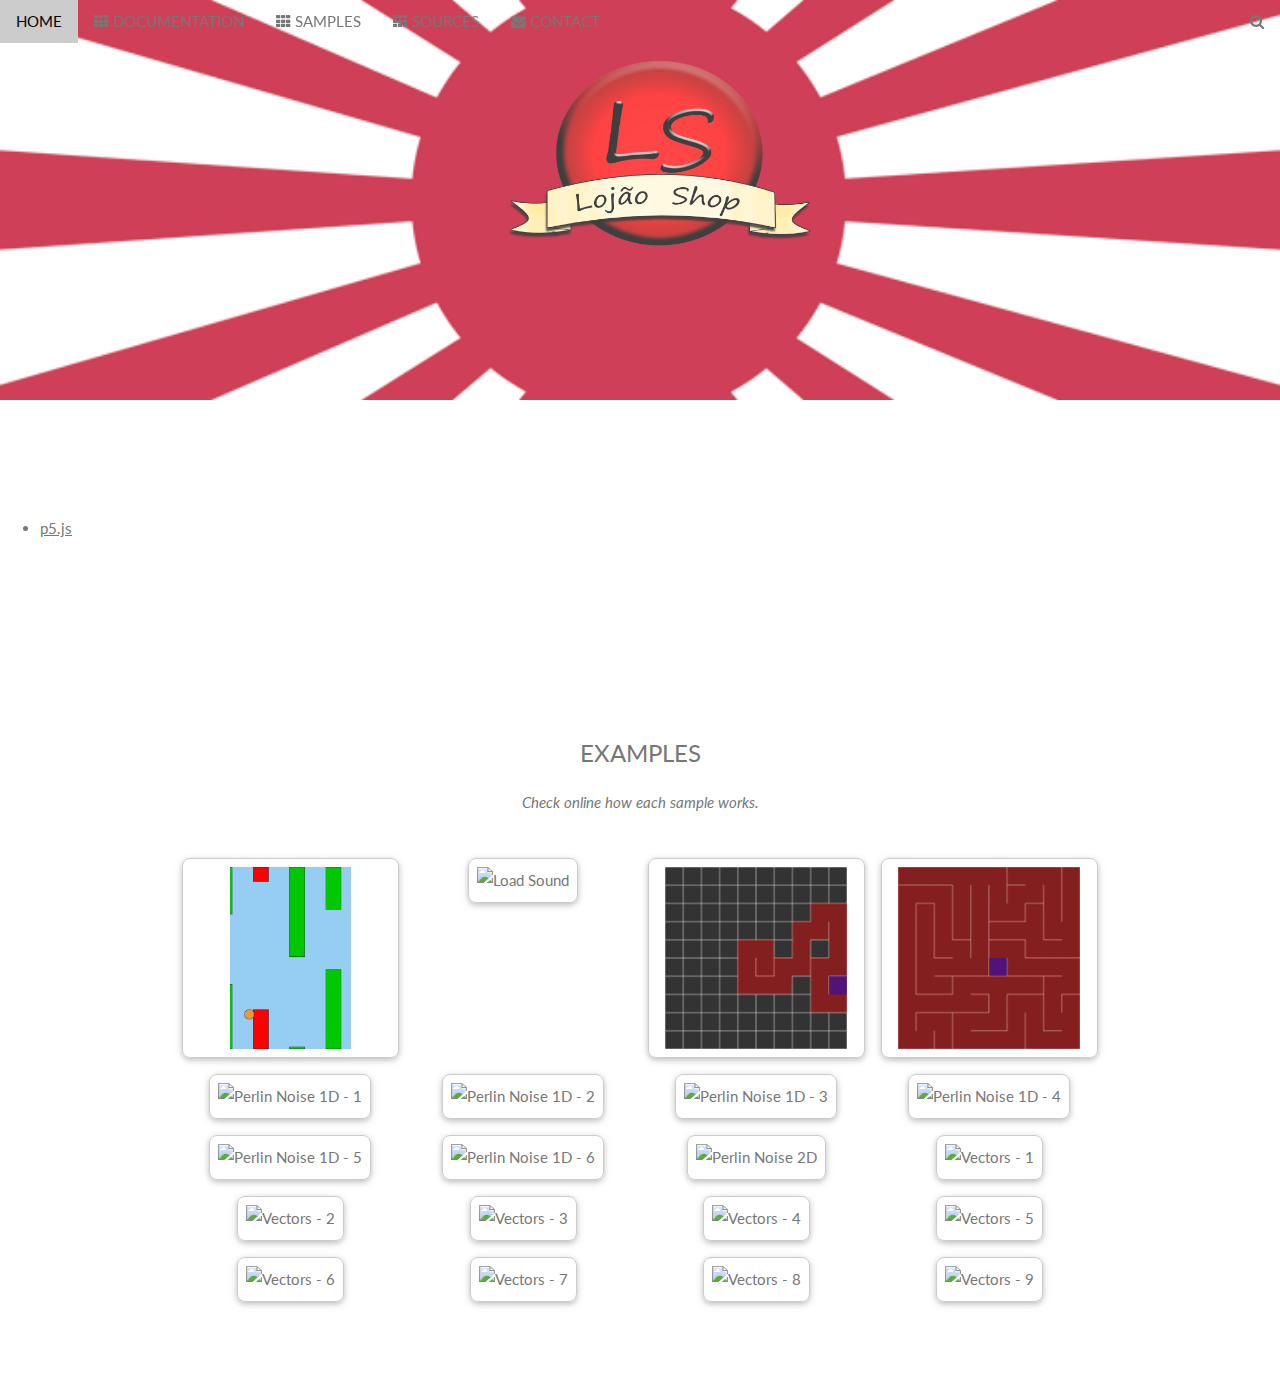
==== index.html @ c7d1fe87 "Update." ====
<!DOCTYPE html>
<html lang="en">
    <head>
        <meta charset="UTF-8">
        <meta name="viewport" content="width=device-width, initial-scale=1.0">
        
        <link rel="stylesheet" href="https://www.w3schools.com/w3css/4/w3.css">
        <link rel="stylesheet" href="https://fonts.googleapis.com/css?family=Lato">
        <link rel="stylesheet" href="https://cdnjs.cloudflare.com/ajax/libs/font-awesome/4.7.0/css/font-awesome.min.css">
        <link rel="stylesheet" href="index.css">
        
        <title>P5</title>
    </head>
    <body>
        <!-- Navbar (sit on top) -->
        <div class="w3-top">
            <div class="w3-bar" id="myNavbar">
                <a class="w3-bar-item w3-button w3-hover-black w3-hide-medium w3-hide-large w3-right"
                    href="javascript:void(0);" onclick="toggleFunction()" title="Toggle Navigation Menu">
                    <i class="fa fa-bars"></i>
                </a>
                <a href="#home" class="w3-bar-item w3-button">HOME</a>
                <!--<a href="#about" class="w3-bar-item w3-button w3-hide-small"><i class="fa fa-user"></i> SOBRE</a>-->
                <a href="#documentation" class="w3-bar-item w3-button w3-hide-small"><i class="fa fa-th"></i> DOCUMENTATION</a>
                <a href="#examples" class="w3-bar-item w3-button w3-hide-small"><i class="fa fa-th"></i> SAMPLES</a>
                <a href="https://github.com/douglasdl/P5" class="w3-bar-item w3-button w3-hide-small"><i class="fa fa-th"></i> SOURCES</a>
                <a href="https://github.com/douglasdl" class="w3-bar-item w3-button w3-hide-small"><i class="fa fa-envelope"></i> CONTACT</a>
                <a href="#" class="w3-bar-item w3-button w3-hide-small w3-right w3-hover-red">
                    <i class="fa fa-search"></i>
                </a>
            </div>

            <!-- Navbar on small screens -->
            <div id="navDemo" class="w3-bar-block w3-white w3-hide w3-hide-large w3-hide-medium">
                <!--<a href="#about" class="w3-bar-item w3-button" onclick="toggleFunction()">SOBRE</a>-->
                <a href="#documentation" class="w3-bar-item w3-button" onclick="toggleFunction()">DOCUMENTATION</a>
                <a href="#examples" class="w3-bar-item w3-button" onclick="toggleFunction()">SAMPLES</a>
                <a href="https://github.com/douglasdl/P5" class="w3-bar-item w3-button" onclick="toggleFunction()">SOURCES</a>
                <a href="https://github.com/douglasdl" class="w3-bar-item w3-button" onclick="toggleFunction()">CONTACT</a>
                <a href="#" class="w3-bar-item w3-button">SEARCH</a>
            </div>
        </div>

        <!-- First Parallax Image with Logo Text -->
        <div class="bgimg-1 w3-display-container w3-opacity-min" id="documentation">
            <div class="w3-display-middle" style="white-space:nowrap;">
                <span class="w3-center w3-padding-large w3-xlarge w3-wide w3-animate-opacity">
                    <img src="images/logo.png" class="logo">
                </span>
            </div>
        </div>

        <!-- Second Parallax Image with Portfolio Text -->
        <div class="bgimg-mli34 w3-display-container w3-opacity-min">
            <div class="w3-display-middle">
                <span class="w3-xxlarge w3-text-white w3-wide">DOCUMENTATION</span>
            </div>
        </div>

        <ul>
            <li><a href="https://p5js.org/reference/" target="_blank">p5.js</a></li>
        </ul>

        <!-- Second Parallax Image with Examples Text -->
        <div class="bgimg-mli34 w3-display-container w3-opacity-min">
            <div class="w3-display-middle">
                <span class="w3-xxlarge w3-text-white w3-wide">EXAMPLES</span>
            </div>
        </div>

        <!-- Container (Samples Section) -->
        <div class="w3-content w3-container w3-padding-64" id="examples">
            <h3 class="w3-center">EXAMPLES</h3>
            <p class="w3-center"><em>Check online how each sample works.</em></p><br>

            <!-- Responsive Grid. Four columns on tablets, laptops and desktops. Will stack on mobile devices/small screens (100% width) -->
            <div class="w3-row-padding w3-center">
                <div class="w3-col m3 w3-tooltip">
                    <img src="images/FlappyBird.png" style="width:100%" class="w3-hover-opacity w3-border w3-round-large w3-card products-images" alt="Flappy Bird">
                    <p class="w3-text"><a target="_blank" href='https://douglasdl.github.io/P5/Flappy%20Bird/'>Check this sample...</a></p>
                </div>

                <div class="w3-col m3 w3-tooltip">
                    <img src="images/a.jpg" style="width:100%" onclick="onClick(this)" class="w3-hover-opacity w3-border w3-round-large w3-card products-images "alt="Load Sound">
                    <p class="w3-text"><a target="_blank" href='https://douglasdl.github.io/P5/loadSound/'>Check this sample...</a></p>
                </div>

                <div class="w3-col m3 w3-tooltip">
                    <img src="images/MazeGenerator.png" style="width:100%" onclick="onClick(this)" class="w3-hover-opacity w3-border w3-round-large w3-card products-images " alt="Maze Generator">
                    <p class="w3-text"><a target="_blank" href='https://douglasdl.github.io/P5/Maze%20Generator/'>Check this sample...</a></p>
                </div>

                <div class="w3-col m3 w3-tooltip">
                    <img src="images/MazeGenerator2.png" style="width:100%" onclick="onClick(this)" class="w3-hover-opacity w3-border w3-round-large w3-card products-images "
                        alt="Maze Generator 2">
                    <p class="w3-text"><a target="_blank" href='https://douglasdl.github.io/P5/Maze%20Generator2/'>Check this sample...</a></p>
                </div>
            </div>

            <div class="w3-row-padding w3-center w3-section">
                <div class="w3-col m3 w3-tooltip">
                    <img src="images/a.jpg" style="width:100%" onclick="onClick(this)" class="w3-hover-opacity w3-border w3-round-large w3-card products-images "
                        alt="Perlin Noise 1D - 1">
                    <p class="w3-text"><a target="_blank" href='https://douglasdl.github.io/P5/perlinNoise1D/'>Check this sample...</a></p>
                </div>

                <div class="w3-col m3 w3-tooltip">
                    <img src="images/a.png" style="width:100%" onclick="onClick(this)" class="w3-hover-opacity w3-border w3-round-large w3-card products-images "
                        alt="Perlin Noise 1D - 2">
                    <p class="w3-text"><a target="_blank" href='https://douglasdl.github.io/P5/perlinNoise1D2/'>Check this sample...</a></p>
                </div>

                <div class="w3-col m3 w3-tooltip">
                    <img src="images/p7.jpg" style="width:100%" onclick="onClick(this)" class="w3-hover-opacity w3-border w3-round-large w3-card products-images "
                        alt="Perlin Noise 1D - 3">
                    <p class="w3-text"><a target="_blank" href='https://douglasdl.github.io/P5/perlinNoise1D3/'>Check this sample...</a></p>
                </div>

                <div class="w3-col m3 w3-tooltip">
                    <img src="images/p8.jpg" style="width:100%" onclick="onClick(this)" class="w3-hover-opacity w3-border w3-round-large w3-card products-images "
                        alt="Perlin Noise 1D - 4">
                    <p class="w3-text"><a target="_blank" href='https://douglasdl.github.io/P5/perlinNoise1D4/'>Check this sample...</a></p>
                </div>
            </div>

            <div class="w3-row-padding w3-center w3-section">   
                <div class="w3-col m3 w3-tooltip">
                    <img src="images/p8.jpg" style="width:100%" onclick="onClick(this)" class="w3-hover-opacity w3-border w3-round-large w3-card products-images "
                        alt="Perlin Noise 1D - 5">
                    <p class="w3-text"><a target="_blank" href='https://douglasdl.github.io/P5/perlinNoise1D5/'>Check this sample...</a></p>
                </div>

                <div class="w3-col m3 w3-tooltip">
                    <img src="images/p8.jpg" style="width:100%" onclick="onClick(this)" class="w3-hover-opacity w3-border w3-round-large w3-card products-images "
                        alt="Perlin Noise 1D - 6">
                    <p class="w3-text"><a target="_blank" href='https://douglasdl.github.io/P5/perlinNoise1D6/'>Check this sample...</a></p>
                </div>

                <div class="w3-col m3 w3-tooltip">
                    <img src="images/p8.jpg" style="width:100%" onclick="onClick(this)" class="w3-hover-opacity w3-border w3-round-large w3-card products-images "
                        alt="Perlin Noise 2D">
                    <p class="w3-text"><a target="_blank" href='https://douglasdl.github.io/P5/perlinNoise2D/'>Check this sample...</a></p>
                </div>

                <div class="w3-col m3 w3-tooltip">
                    <img src="images/p8.jpg" style="width:100%" onclick="onClick(this)" class="w3-hover-opacity w3-border w3-round-large w3-card products-images "
                        alt="Vectors - 1">
                    <p class="w3-text"><a target="_blank" href='https://douglasdl.github.io/P5/vectors/'>Check this sample...</a></p>
                </div>
            </div>

            <div class="w3-row-padding w3-center w3-section">   
                <div class="w3-col m3 w3-tooltip">
                    <img src="images/p8.jpg" style="width:100%" onclick="onClick(this)" class="w3-hover-opacity w3-border w3-round-large w3-card products-images "
                        alt="Vectors - 2">
                    <p class="w3-text"><a target="_blank" href='https://douglasdl.github.io/P5/vectors2/'>Check this sample...</a></p>
                </div>

                <div class="w3-col m3 w3-tooltip">
                    <img src="images/p8.jpg" style="width:100%" onclick="onClick(this)" class="w3-hover-opacity w3-border w3-round-large w3-card products-images "
                        alt="Vectors - 3">
                    <p class="w3-text"><a target="_blank" href='https://douglasdl.github.io/P5/vectors3/'>Check this sample...</a></p>
                </div>

                <div class="w3-col m3 w3-tooltip">
                    <img src="images/p8.jpg" style="width:100%" onclick="onClick(this)" class="w3-hover-opacity w3-border w3-round-large w3-card products-images "
                        alt="Vectors - 4">
                    <p class="w3-text"><a target="_blank" href='https://douglasdl.github.io/P5/vectors4/'>Check this sample...</a></p>
                </div>

                <div class="w3-col m3 w3-tooltip">
                    <img src="images/p8.jpg" style="width:100%" onclick="onClick(this)" class="w3-hover-opacity w3-border w3-round-large w3-card products-images "
                        alt="Vectors - 5">
                    <p class="w3-text"><a target="_blank" href='https://douglasdl.github.io/P5/vectors5/'>Check this sample...</a></p>
                </div>
            </div>

            <div class="w3-row-padding w3-center w3-section">   
                <div class="w3-col m3 w3-tooltip">
                    <img src="images/p8.jpg" style="width:100%" onclick="onClick(this)" class="w3-hover-opacity w3-border w3-round-large w3-card products-images "
                        alt="Vectors - 6">
                    <p class="w3-text"><a target="_blank" href='https://douglasdl.github.io/P5/vectors6/'>Check this sample...</a></p>
                </div>

                <div class="w3-col m3 w3-tooltip">
                    <img src="images/p8.jpg" style="width:100%" onclick="onClick(this)" class="w3-hover-opacity w3-border w3-round-large w3-card products-images "
                        alt="Vectors - 7">
                    <p class="w3-text"><a target="_blank" href='https://douglasdl.github.io/P5/vectors7/'>Check this sample...</a></p>
                </div>

                <div class="w3-col m3 w3-tooltip">
                    <img src="images/p8.jpg" style="width:100%" onclick="onClick(this)" class="w3-hover-opacity w3-border w3-round-large w3-card products-images "
                        alt="Vectors - 8">
                    <p class="w3-text"><a target="_blank" href='https://douglasdl.github.io/P5/vectors8/'>Check this sample...</a></p>
                </div>

                <div class="w3-col m3 w3-tooltip">
                    <img src="images/p8.jpg" style="width:100%" onclick="onClick(this)" class="w3-hover-opacity w3-border w3-round-large w3-card products-images "
                        alt="Vectors - 9">
                    <p class="w3-text"><a target="_blank" href='https://douglasdl.github.io/P5/vectors9/'>Check this sample...</a></p>
                </div>
            </div>
        </div>

        <script src="index.js"></script>
    </body>
</html>
---- index.css ----
body,h1,h2,h3,h4,h5,h6 {font-family: "Lato", sans-serif;}
body, html {
  height: 100%;
  color: #777;
  line-height: 1.8;
}

.products-images {
  padding:8px;
  width: 200px;
  height: 200px;
  object-fit: contain;
}

.icon-effect {
  filter: blur(0.1px);
  border-radius: 10px;
  height: 60%;
  width: 60%;
  margin: -10px;
}

/* Create a Parallax Effect */
.bgimg-1, .bgimg-2, .bgimg-3 {
  background-attachment: fixed;
  background-position: center;
  background-repeat: no-repeat;
  background-size: cover;
}

/* First image (Logo. Full height) */
.bgimg-1 {
  background-image: url('/images/fundo2.png');
  min-height: 100%;
}

/* MELI34 image (Products) */
.bgimg-mli34 {
  background-image: url("/images/MELI34.png");
  min-height: 100px;
}

.logo {
  height: 300pt;
  width: 100%;
}

/* Second image (Portfolio) */
.bgimg-2 {
  background-image: url("/images/parallax2.jpg");
  min-height: 400px;
}

/* Third image (Contact) */
.bgimg-3 {
  background-image: url("/images/parallax3.jpg");
  min-height: 400px;
}

.w3-wide {letter-spacing: 10px;}
.w3-hover-opacity {cursor: pointer;}

/* Turn off parallax scrolling for tablets and phones */
@media only screen and (max-device-width: 1600px) {
  .bgimg-1, .bgimg-2, .bgimg-3 {
    background-attachment: scroll;
    min-height: 400px;
  }
}
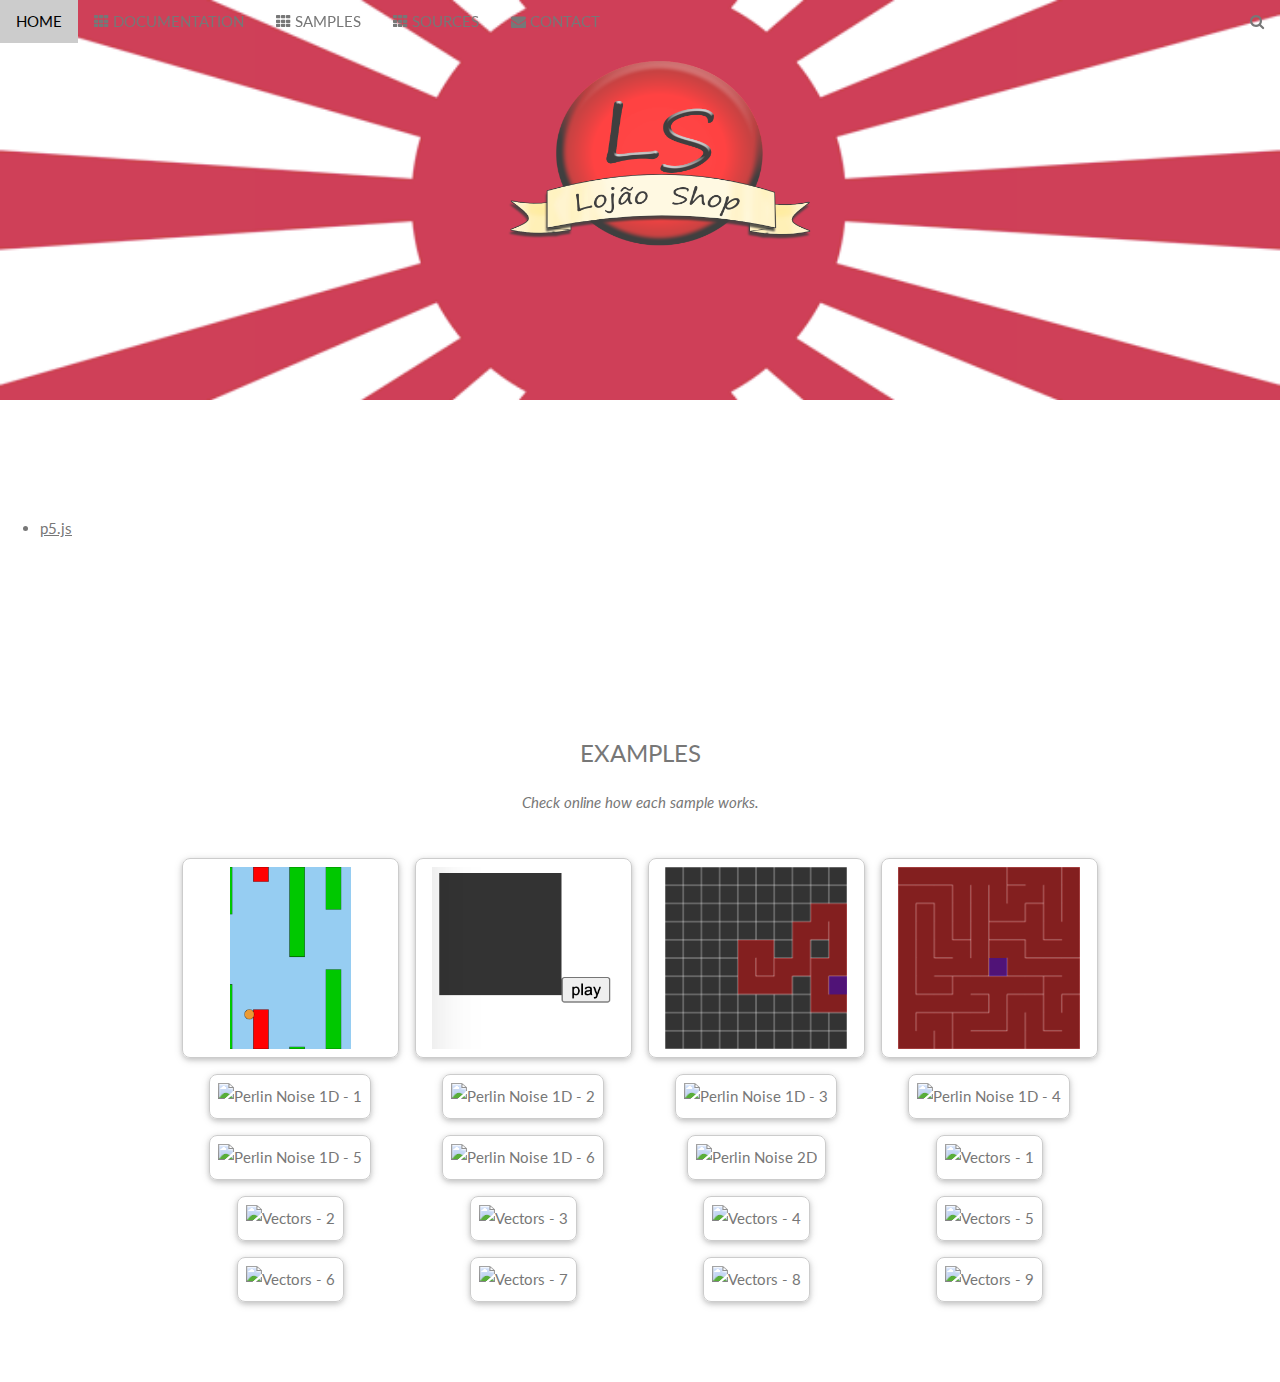
==== commit 53fd4bea: "Update." ====
--- a/index.html
+++ b/index.html
@@ -81,7 +81,7 @@
                 </div>
 
                 <div class="w3-col m3 w3-tooltip">
-                    <img src="images/a.jpg" style="width:100%" onclick="onClick(this)" class="w3-hover-opacity w3-border w3-round-large w3-card products-images "alt="Load Sound">
+                    <img src="images/LoadSound.png" style="width:100%" onclick="onClick(this)" class="w3-hover-opacity w3-border w3-round-large w3-card products-images "alt="Load Sound">
                     <p class="w3-text"><a target="_blank" href='https://douglasdl.github.io/P5/loadSound/'>Check this sample...</a></p>
                 </div>
 
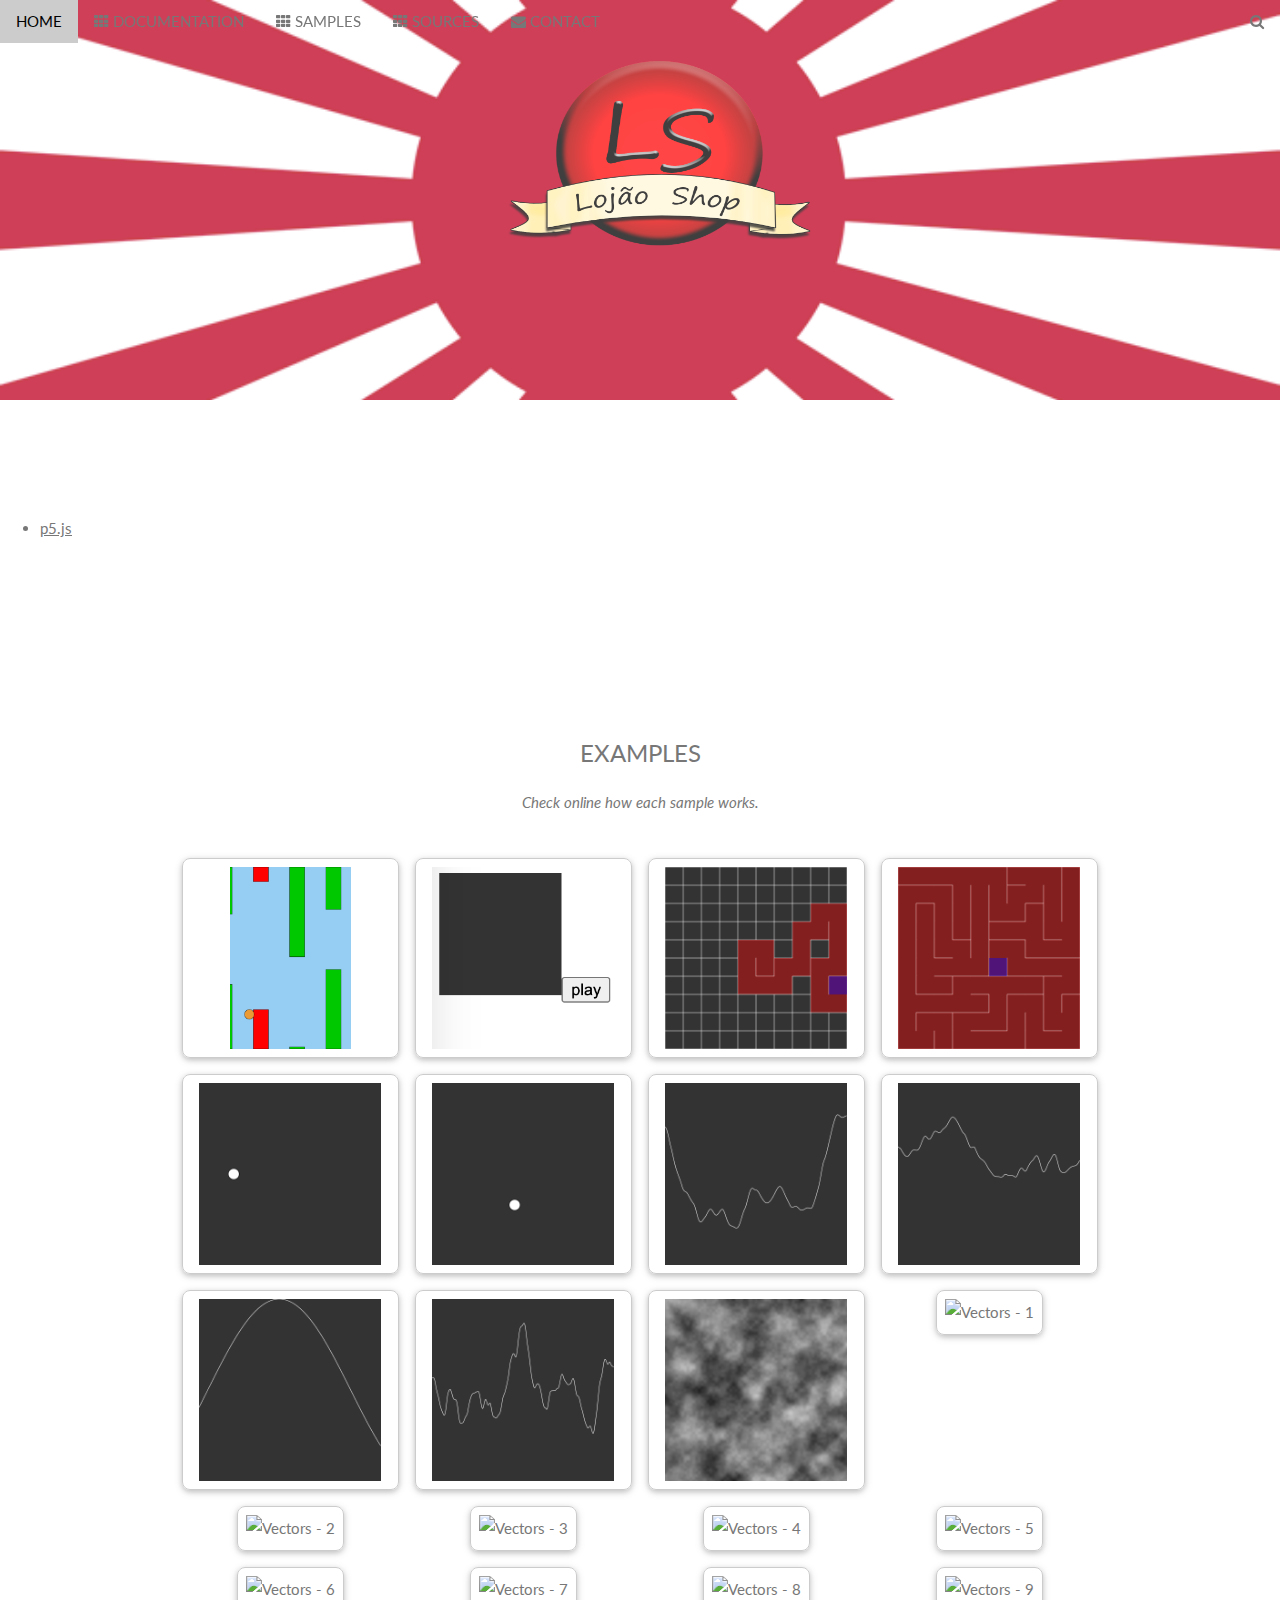
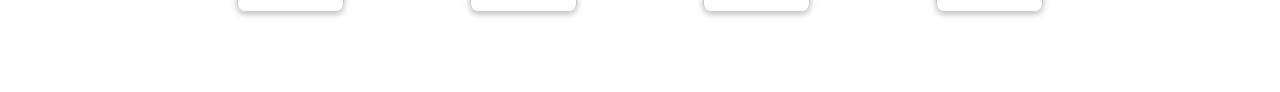
==== commit 19f7039d: "Update." ====
--- a/index.html
+++ b/index.html
@@ -99,25 +99,25 @@
 
             <div class="w3-row-padding w3-center w3-section">
                 <div class="w3-col m3 w3-tooltip">
-                    <img src="images/a.jpg" style="width:100%" onclick="onClick(this)" class="w3-hover-opacity w3-border w3-round-large w3-card products-images "
+                    <img src="images/PerlinNoise1D.png" style="width:100%" onclick="onClick(this)" class="w3-hover-opacity w3-border w3-round-large w3-card products-images "
                         alt="Perlin Noise 1D - 1">
                     <p class="w3-text"><a target="_blank" href='https://douglasdl.github.io/P5/perlinNoise1D/'>Check this sample...</a></p>
                 </div>
 
                 <div class="w3-col m3 w3-tooltip">
-                    <img src="images/a.png" style="width:100%" onclick="onClick(this)" class="w3-hover-opacity w3-border w3-round-large w3-card products-images "
+                    <img src="images/PerlinNoise1D2.png" style="width:100%" onclick="onClick(this)" class="w3-hover-opacity w3-border w3-round-large w3-card products-images "
                         alt="Perlin Noise 1D - 2">
                     <p class="w3-text"><a target="_blank" href='https://douglasdl.github.io/P5/perlinNoise1D2/'>Check this sample...</a></p>
                 </div>
 
                 <div class="w3-col m3 w3-tooltip">
-                    <img src="images/p7.jpg" style="width:100%" onclick="onClick(this)" class="w3-hover-opacity w3-border w3-round-large w3-card products-images "
+                    <img src="images/PerlinNoise1D3.png" style="width:100%" onclick="onClick(this)" class="w3-hover-opacity w3-border w3-round-large w3-card products-images "
                         alt="Perlin Noise 1D - 3">
                     <p class="w3-text"><a target="_blank" href='https://douglasdl.github.io/P5/perlinNoise1D3/'>Check this sample...</a></p>
                 </div>
 
                 <div class="w3-col m3 w3-tooltip">
-                    <img src="images/p8.jpg" style="width:100%" onclick="onClick(this)" class="w3-hover-opacity w3-border w3-round-large w3-card products-images "
+                    <img src="images/PerlinNoise1D4.png" style="width:100%" onclick="onClick(this)" class="w3-hover-opacity w3-border w3-round-large w3-card products-images "
                         alt="Perlin Noise 1D - 4">
                     <p class="w3-text"><a target="_blank" href='https://douglasdl.github.io/P5/perlinNoise1D4/'>Check this sample...</a></p>
                 </div>
@@ -125,19 +125,19 @@
 
             <div class="w3-row-padding w3-center w3-section">   
                 <div class="w3-col m3 w3-tooltip">
-                    <img src="images/p8.jpg" style="width:100%" onclick="onClick(this)" class="w3-hover-opacity w3-border w3-round-large w3-card products-images "
+                    <img src="images/PerlinNoise1D5.png" style="width:100%" onclick="onClick(this)" class="w3-hover-opacity w3-border w3-round-large w3-card products-images "
                         alt="Perlin Noise 1D - 5">
                     <p class="w3-text"><a target="_blank" href='https://douglasdl.github.io/P5/perlinNoise1D5/'>Check this sample...</a></p>
                 </div>
 
                 <div class="w3-col m3 w3-tooltip">
-                    <img src="images/p8.jpg" style="width:100%" onclick="onClick(this)" class="w3-hover-opacity w3-border w3-round-large w3-card products-images "
+                    <img src="images/PerlinNoise1D6.png" style="width:100%" onclick="onClick(this)" class="w3-hover-opacity w3-border w3-round-large w3-card products-images "
                         alt="Perlin Noise 1D - 6">
                     <p class="w3-text"><a target="_blank" href='https://douglasdl.github.io/P5/perlinNoise1D6/'>Check this sample...</a></p>
                 </div>
 
                 <div class="w3-col m3 w3-tooltip">
-                    <img src="images/p8.jpg" style="width:100%" onclick="onClick(this)" class="w3-hover-opacity w3-border w3-round-large w3-card products-images "
+                    <img src="images/PerlinNoise2D.png" style="width:100%" onclick="onClick(this)" class="w3-hover-opacity w3-border w3-round-large w3-card products-images "
                         alt="Perlin Noise 2D">
                     <p class="w3-text"><a target="_blank" href='https://douglasdl.github.io/P5/perlinNoise2D/'>Check this sample...</a></p>
                 </div>
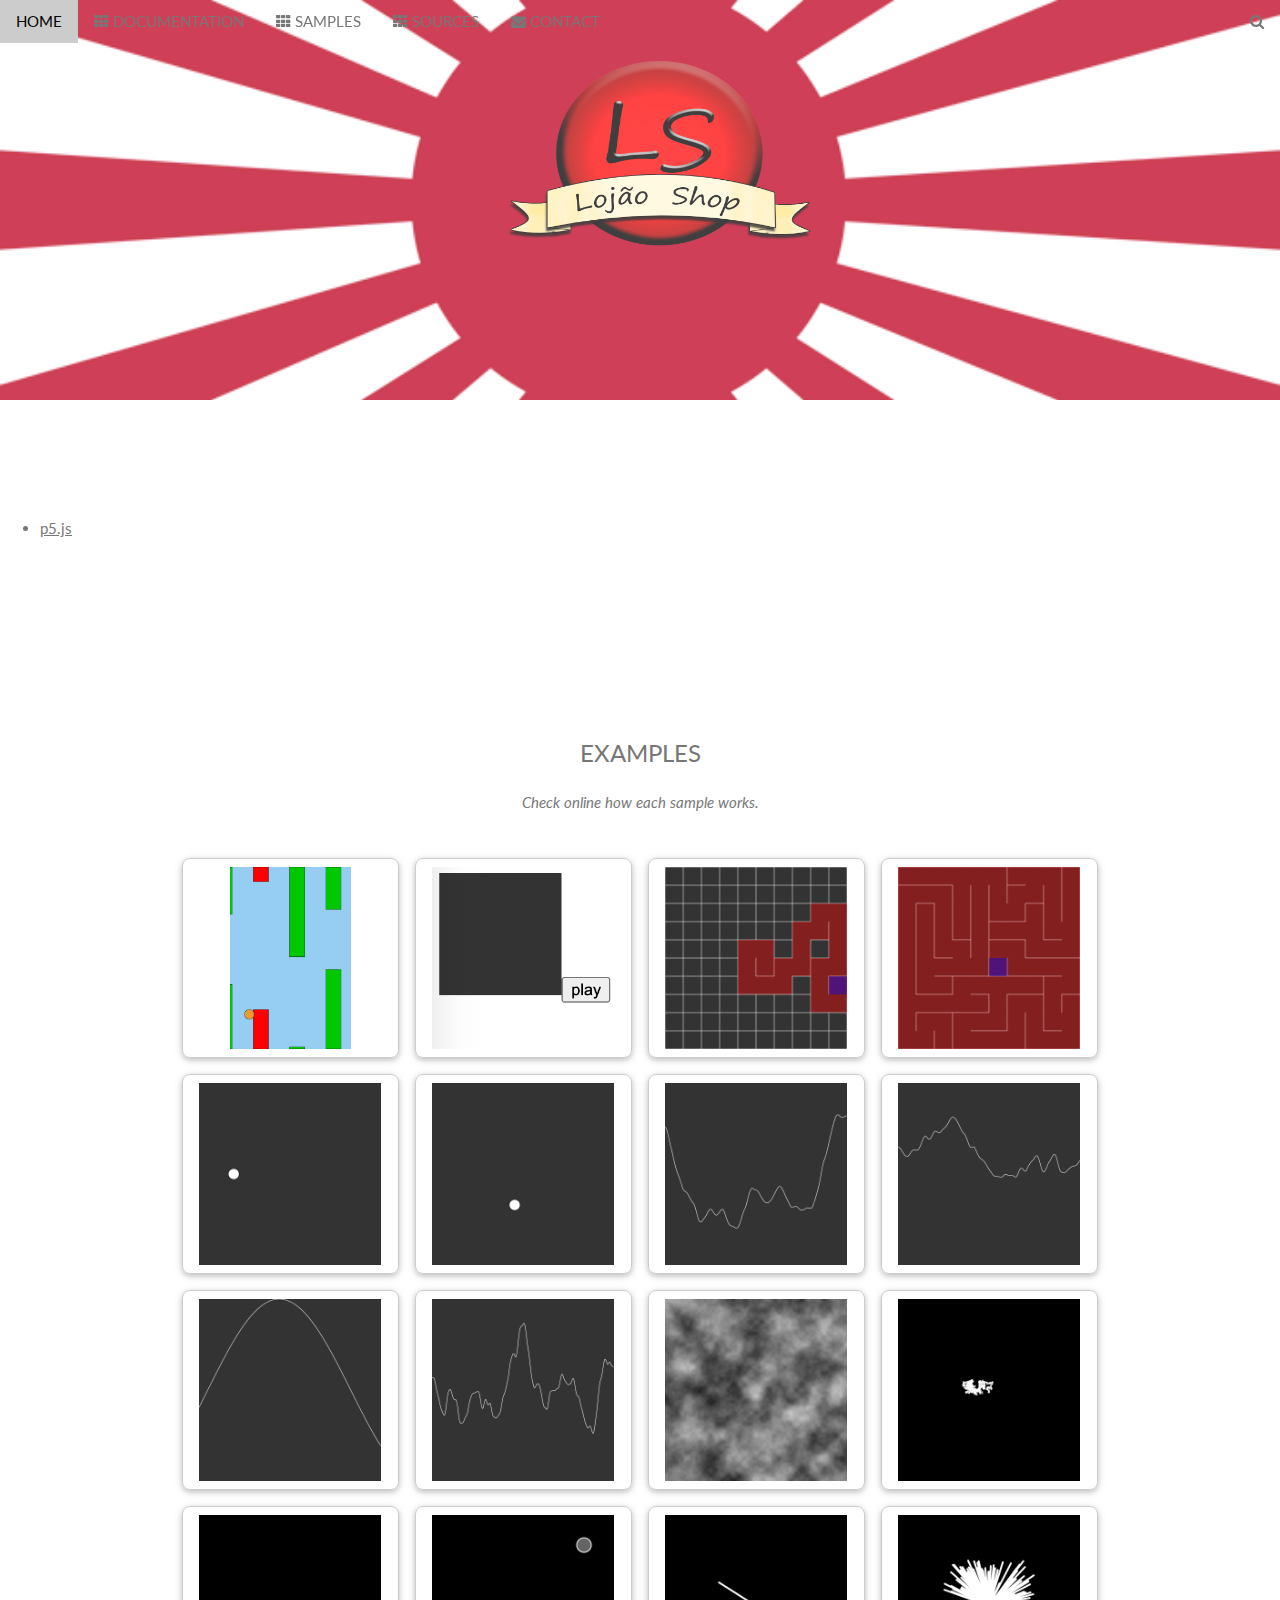
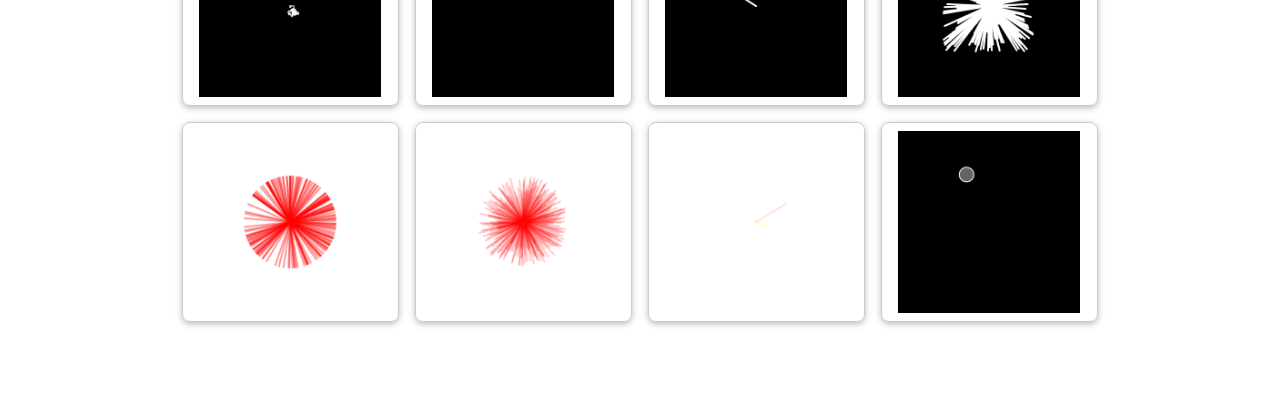
==== commit fb149ab6: "Update." ====
--- a/index.html
+++ b/index.html
@@ -143,7 +143,7 @@
                 </div>
 
                 <div class="w3-col m3 w3-tooltip">
-                    <img src="images/p8.jpg" style="width:100%" onclick="onClick(this)" class="w3-hover-opacity w3-border w3-round-large w3-card products-images "
+                    <img src="images/Vectors.png" style="width:100%" onclick="onClick(this)" class="w3-hover-opacity w3-border w3-round-large w3-card products-images "
                         alt="Vectors - 1">
                     <p class="w3-text"><a target="_blank" href='https://douglasdl.github.io/P5/vectors/'>Check this sample...</a></p>
                 </div>
@@ -151,25 +151,25 @@
 
             <div class="w3-row-padding w3-center w3-section">   
                 <div class="w3-col m3 w3-tooltip">
-                    <img src="images/p8.jpg" style="width:100%" onclick="onClick(this)" class="w3-hover-opacity w3-border w3-round-large w3-card products-images "
+                    <img src="images/Vectors2.png" style="width:100%" onclick="onClick(this)" class="w3-hover-opacity w3-border w3-round-large w3-card products-images "
                         alt="Vectors - 2">
                     <p class="w3-text"><a target="_blank" href='https://douglasdl.github.io/P5/vectors2/'>Check this sample...</a></p>
                 </div>
 
                 <div class="w3-col m3 w3-tooltip">
-                    <img src="images/p8.jpg" style="width:100%" onclick="onClick(this)" class="w3-hover-opacity w3-border w3-round-large w3-card products-images "
+                    <img src="images/Vectors3.png" style="width:100%" onclick="onClick(this)" class="w3-hover-opacity w3-border w3-round-large w3-card products-images "
                         alt="Vectors - 3">
                     <p class="w3-text"><a target="_blank" href='https://douglasdl.github.io/P5/vectors3/'>Check this sample...</a></p>
                 </div>
 
                 <div class="w3-col m3 w3-tooltip">
-                    <img src="images/p8.jpg" style="width:100%" onclick="onClick(this)" class="w3-hover-opacity w3-border w3-round-large w3-card products-images "
+                    <img src="images/Vectors4.png" style="width:100%" onclick="onClick(this)" class="w3-hover-opacity w3-border w3-round-large w3-card products-images "
                         alt="Vectors - 4">
                     <p class="w3-text"><a target="_blank" href='https://douglasdl.github.io/P5/vectors4/'>Check this sample...</a></p>
                 </div>
 
                 <div class="w3-col m3 w3-tooltip">
-                    <img src="images/p8.jpg" style="width:100%" onclick="onClick(this)" class="w3-hover-opacity w3-border w3-round-large w3-card products-images "
+                    <img src="images/Vectors5.png" style="width:100%" onclick="onClick(this)" class="w3-hover-opacity w3-border w3-round-large w3-card products-images "
                         alt="Vectors - 5">
                     <p class="w3-text"><a target="_blank" href='https://douglasdl.github.io/P5/vectors5/'>Check this sample...</a></p>
                 </div>
@@ -177,25 +177,25 @@
 
             <div class="w3-row-padding w3-center w3-section">   
                 <div class="w3-col m3 w3-tooltip">
-                    <img src="images/p8.jpg" style="width:100%" onclick="onClick(this)" class="w3-hover-opacity w3-border w3-round-large w3-card products-images "
+                    <img src="images/Vectors6.png" style="width:100%" onclick="onClick(this)" class="w3-hover-opacity w3-border w3-round-large w3-card products-images "
                         alt="Vectors - 6">
                     <p class="w3-text"><a target="_blank" href='https://douglasdl.github.io/P5/vectors6/'>Check this sample...</a></p>
                 </div>
 
                 <div class="w3-col m3 w3-tooltip">
-                    <img src="images/p8.jpg" style="width:100%" onclick="onClick(this)" class="w3-hover-opacity w3-border w3-round-large w3-card products-images "
+                    <img src="images/Vectors7.png" style="width:100%" onclick="onClick(this)" class="w3-hover-opacity w3-border w3-round-large w3-card products-images "
                         alt="Vectors - 7">
                     <p class="w3-text"><a target="_blank" href='https://douglasdl.github.io/P5/vectors7/'>Check this sample...</a></p>
                 </div>
 
                 <div class="w3-col m3 w3-tooltip">
-                    <img src="images/p8.jpg" style="width:100%" onclick="onClick(this)" class="w3-hover-opacity w3-border w3-round-large w3-card products-images "
+                    <img src="images/Vectors8.png" style="width:100%" onclick="onClick(this)" class="w3-hover-opacity w3-border w3-round-large w3-card products-images "
                         alt="Vectors - 8">
                     <p class="w3-text"><a target="_blank" href='https://douglasdl.github.io/P5/vectors8/'>Check this sample...</a></p>
                 </div>
 
                 <div class="w3-col m3 w3-tooltip">
-                    <img src="images/p8.jpg" style="width:100%" onclick="onClick(this)" class="w3-hover-opacity w3-border w3-round-large w3-card products-images "
+                    <img src="images/Vectors9.png" style="width:100%" onclick="onClick(this)" class="w3-hover-opacity w3-border w3-round-large w3-card products-images "
                         alt="Vectors - 9">
                     <p class="w3-text"><a target="_blank" href='https://douglasdl.github.io/P5/vectors9/'>Check this sample...</a></p>
                 </div>
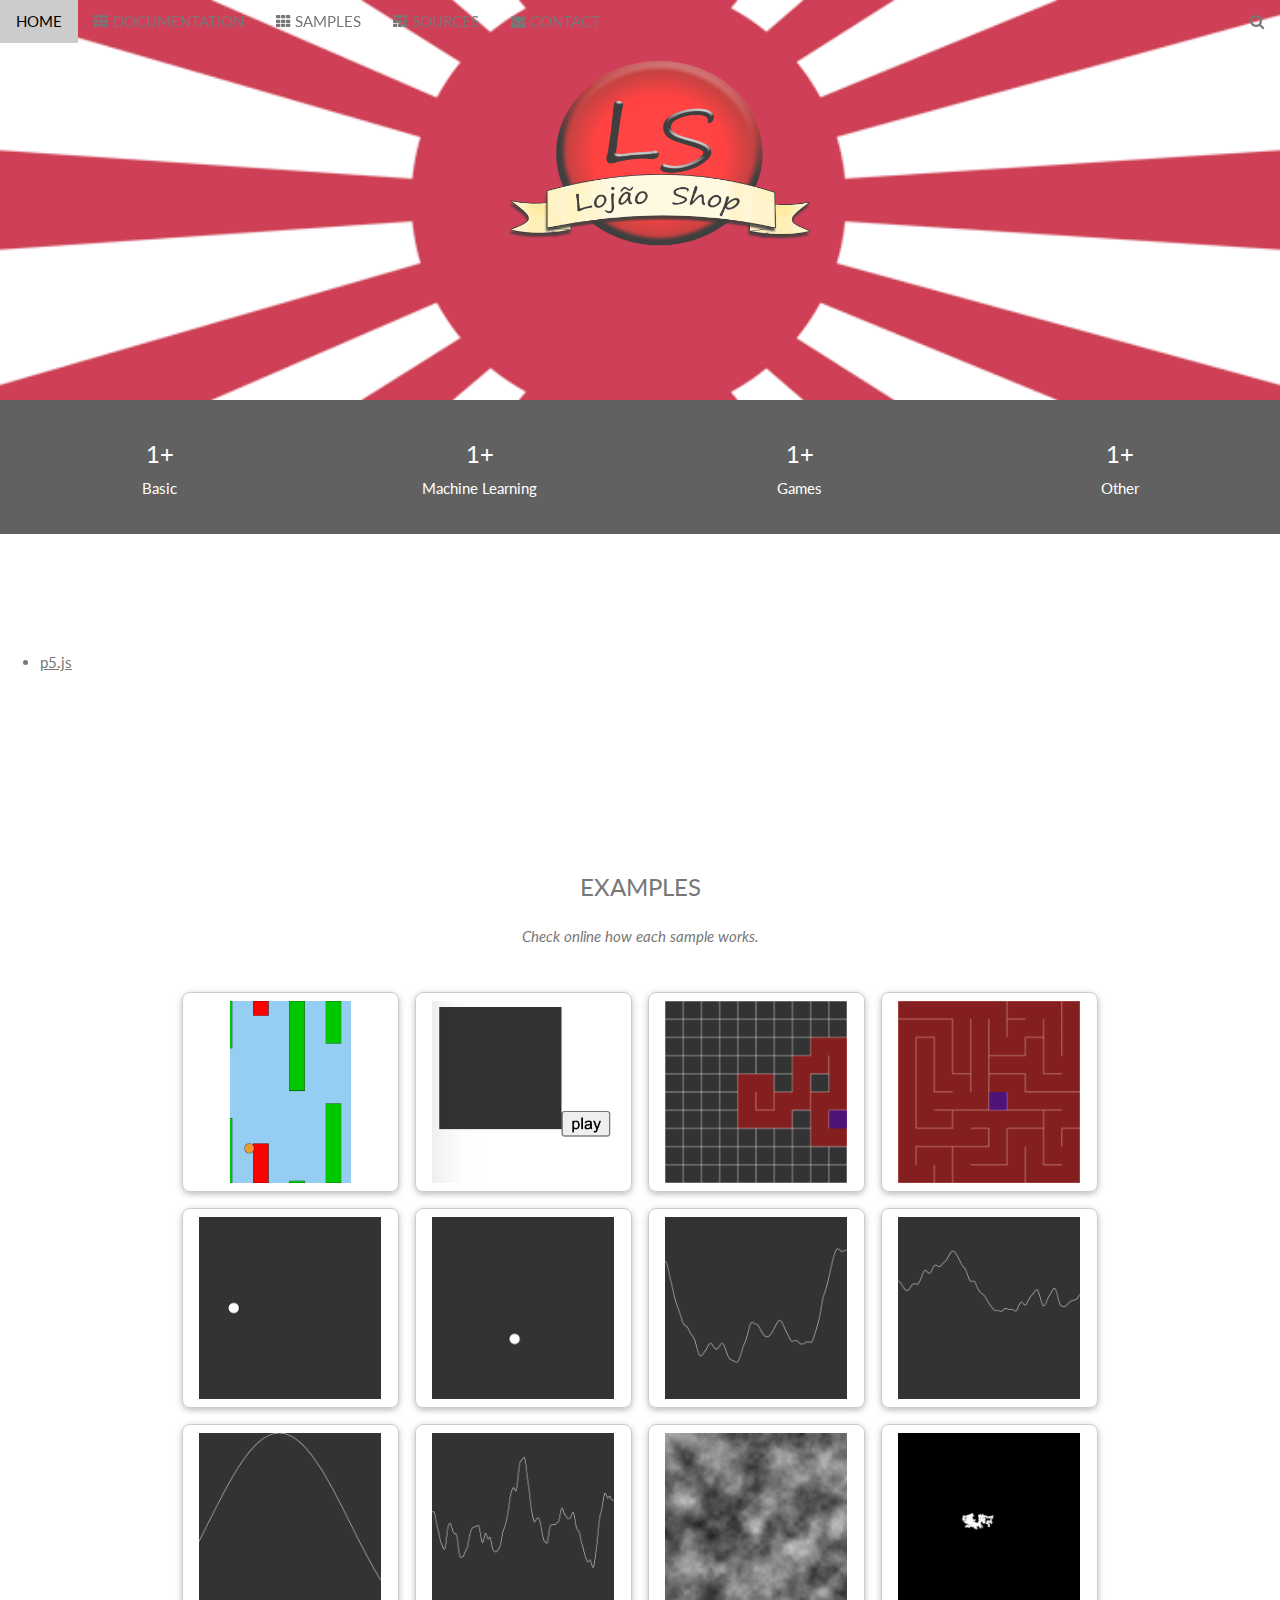
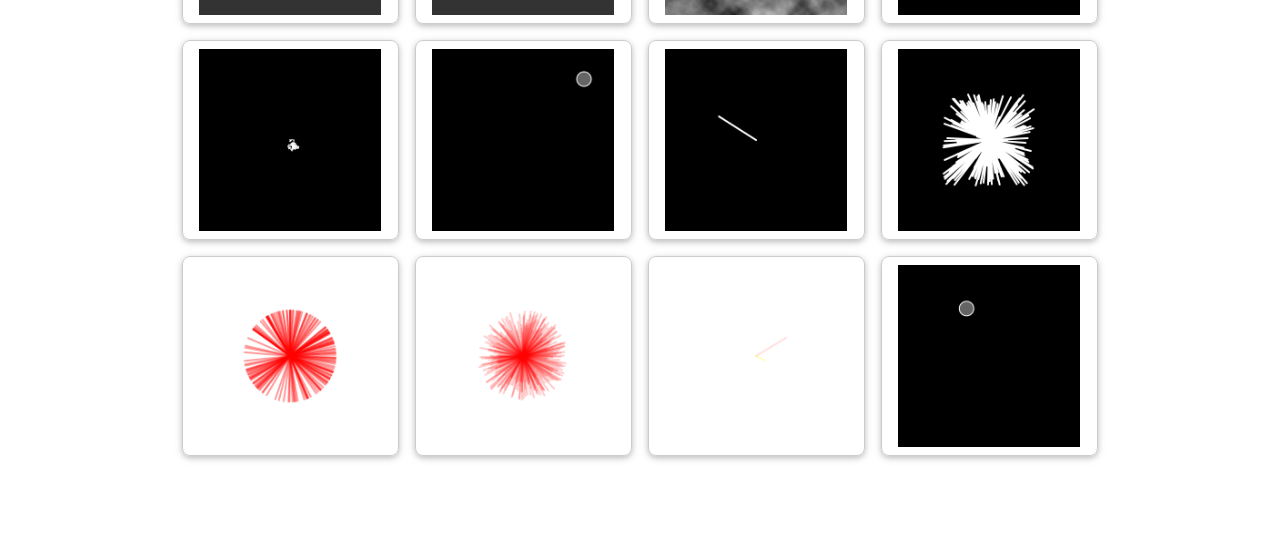
==== commit 2b874694: "Update." ====
--- a/index.html
+++ b/index.html
@@ -50,6 +50,25 @@
             </div>
         </div>
 
+        <div class="w3-row w3-center w3-dark-grey w3-padding-16">
+            <div class="w3-quarter w3-section">
+                <span class="w3-xlarge">1+</span><br>
+                Basic
+            </div>
+            <div class="w3-quarter w3-section">
+                <span class="w3-xlarge">1+</span><br>
+                Machine Learning
+            </div>
+            <div class="w3-quarter w3-section">
+                <span class="w3-xlarge">1+</span><br>
+                Games
+            </div>
+            <div class="w3-quarter w3-section">
+                <span class="w3-xlarge">1+</span><br>
+                Other
+            </div>
+        </div>
+
         <!-- Second Parallax Image with Portfolio Text -->
         <div class="bgimg-mli34 w3-display-container w3-opacity-min">
             <div class="w3-display-middle">
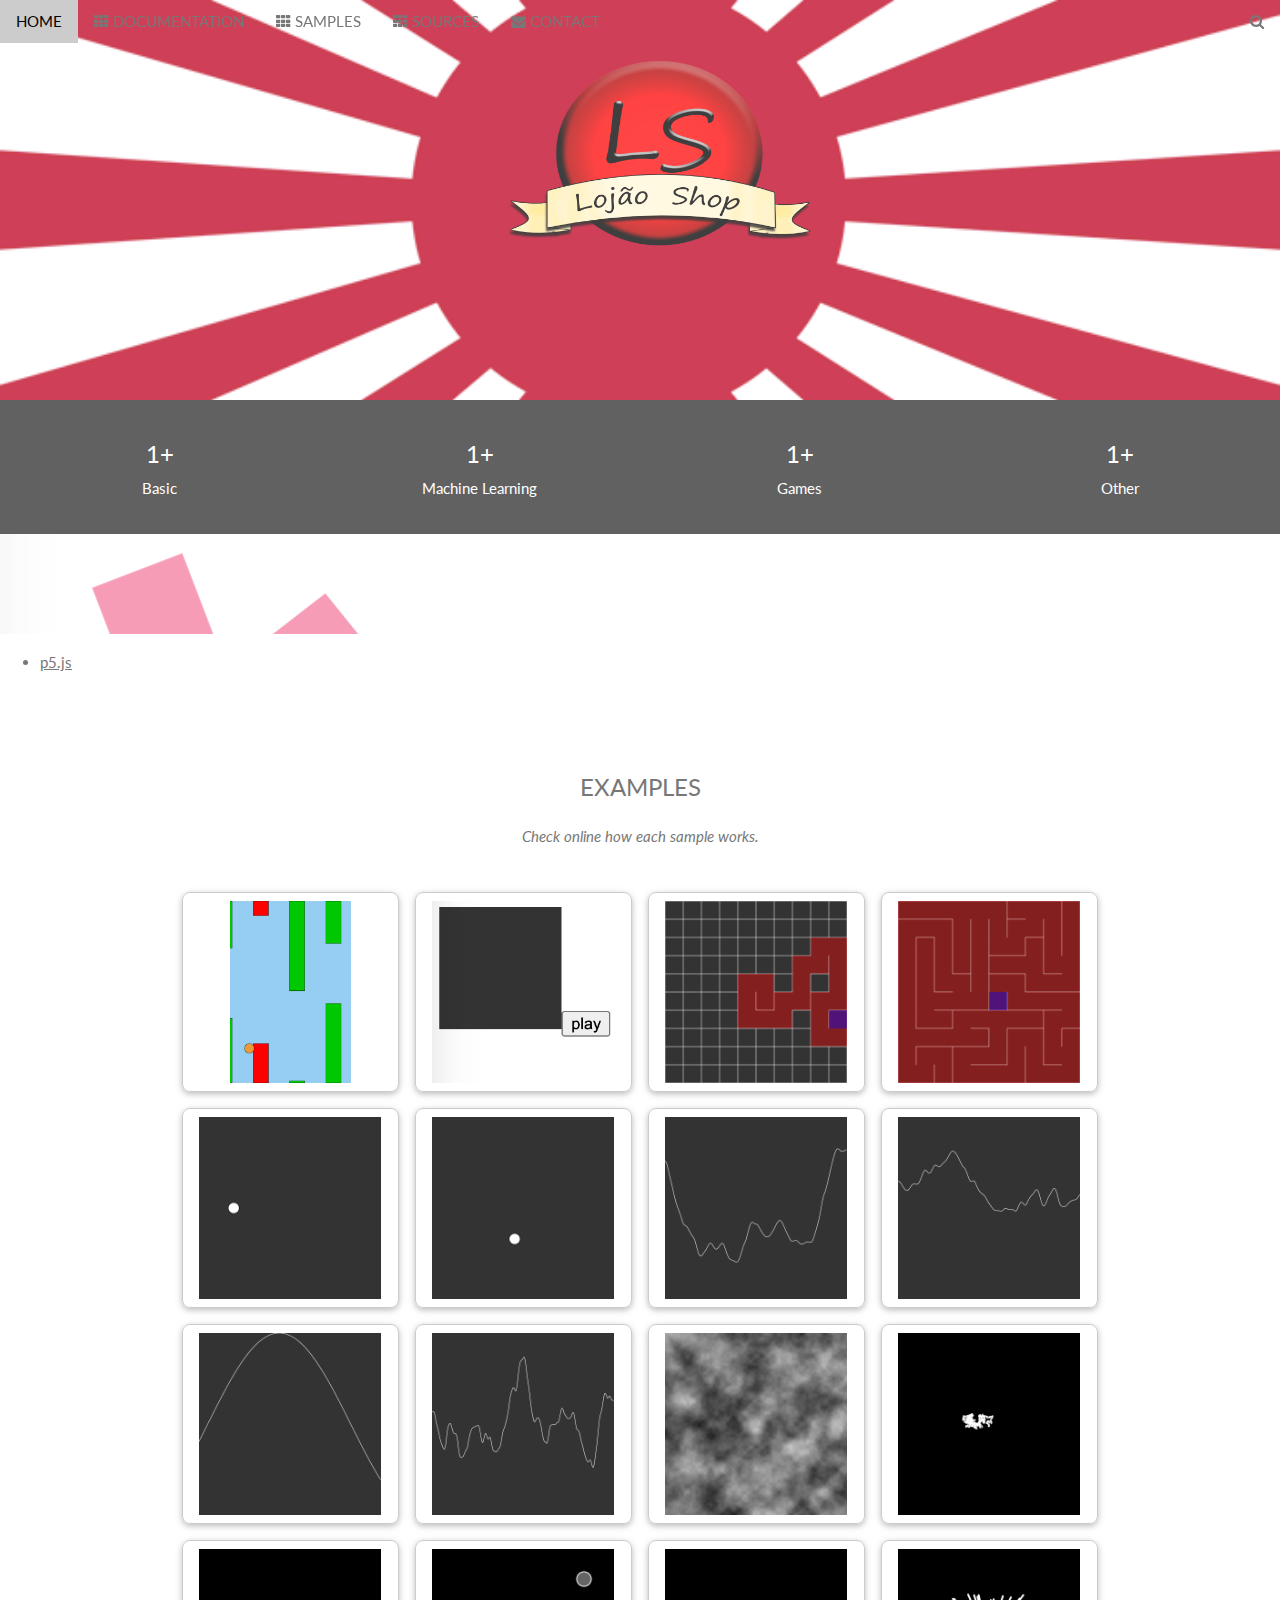
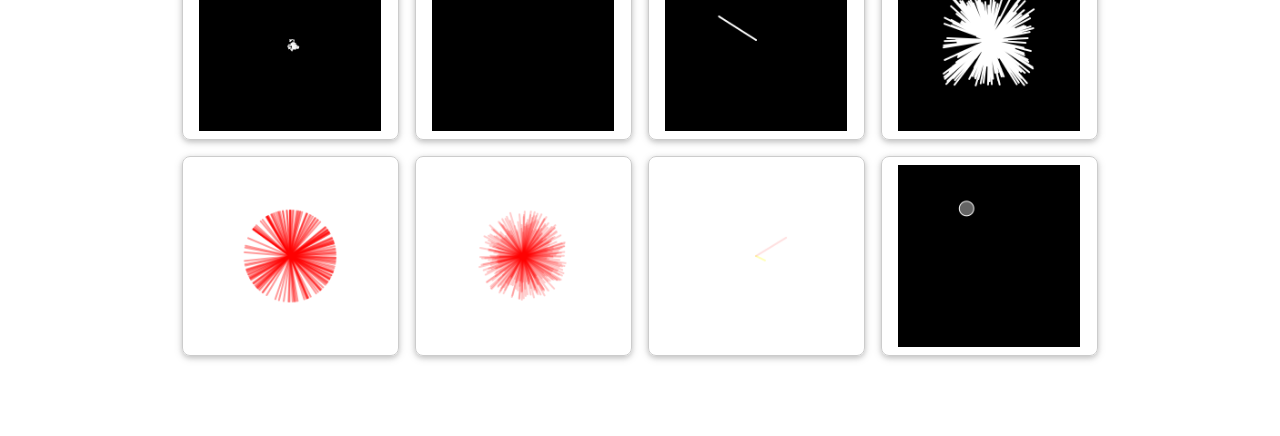
==== commit c15a86a2: "Update." ====
--- a/index.html
+++ b/index.html
@@ -19,7 +19,7 @@
                     href="javascript:void(0);" onclick="toggleFunction()" title="Toggle Navigation Menu">
                     <i class="fa fa-bars"></i>
                 </a>
-                <a href="#home" class="w3-bar-item w3-button">HOME</a>
+                <a href="https://lojaoshop.com/" class="w3-bar-item w3-button">HOME</a>
                 <!--<a href="#about" class="w3-bar-item w3-button w3-hide-small"><i class="fa fa-user"></i> SOBRE</a>-->
                 <a href="#documentation" class="w3-bar-item w3-button w3-hide-small"><i class="fa fa-th"></i> DOCUMENTATION</a>
                 <a href="#examples" class="w3-bar-item w3-button w3-hide-small"><i class="fa fa-th"></i> SAMPLES</a>
@@ -70,7 +70,7 @@
         </div>
 
         <!-- Second Parallax Image with Portfolio Text -->
-        <div class="bgimg-mli34 w3-display-container w3-opacity-min">
+        <div class="bgimg-p5 w3-display-container w3-opacity-min">
             <div class="w3-display-middle">
                 <span class="w3-xxlarge w3-text-white w3-wide">DOCUMENTATION</span>
             </div>
--- a/index.css
+++ b/index.css
@@ -34,9 +34,9 @@
   min-height: 100%;
 }
 
-/* MELI34 image (Products) */
-.bgimg-mli34 {
-  background-image: url("/images/MELI34.png");
+/* P5 image (Documentation) */
+.bgimg-p5 {
+  background-image: url("images/p5.png");
   min-height: 100px;
 }
 
@@ -47,13 +47,13 @@
 
 /* Second image (Portfolio) */
 .bgimg-2 {
-  background-image: url("/images/parallax2.jpg");
+  background-image: url("images/parallax2.jpg");
   min-height: 400px;
 }
 
 /* Third image (Contact) */
 .bgimg-3 {
-  background-image: url("/images/parallax3.jpg");
+  background-image: url("images/parallax3.jpg");
   min-height: 400px;
 }
 
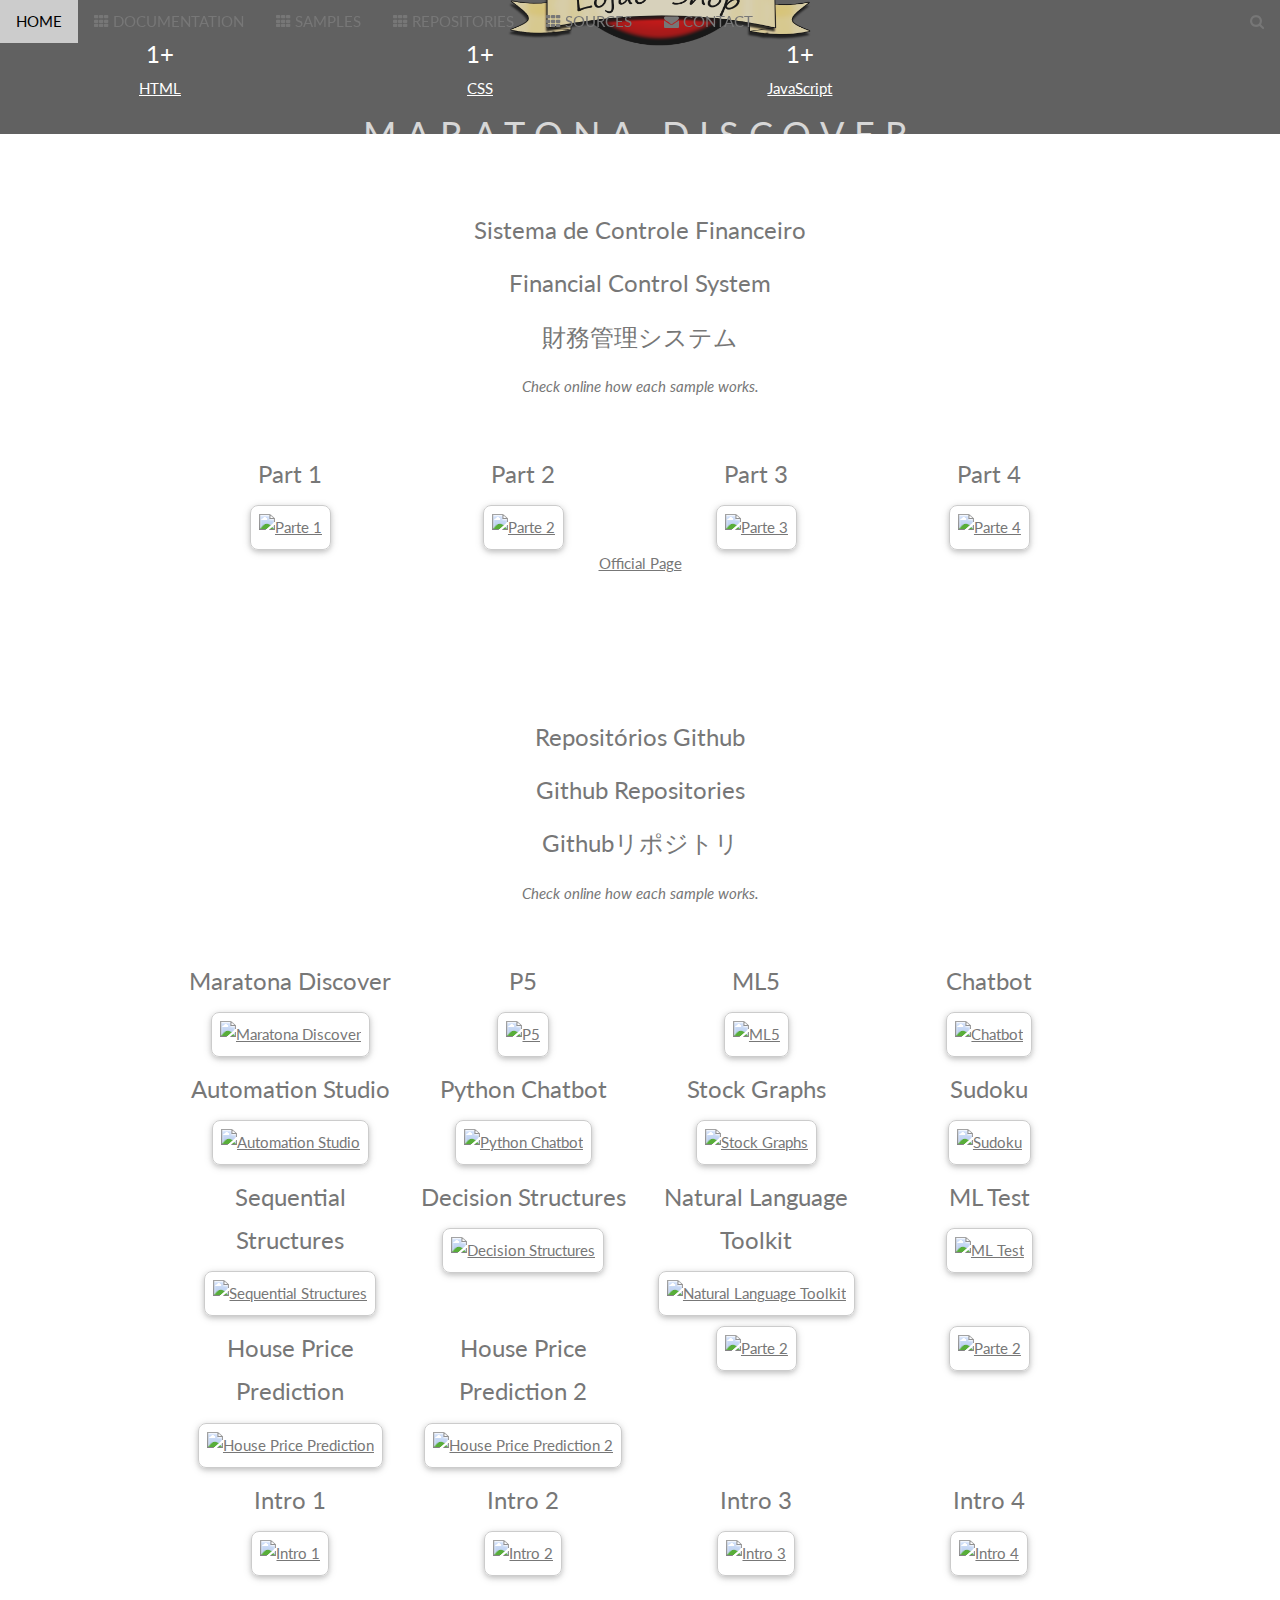
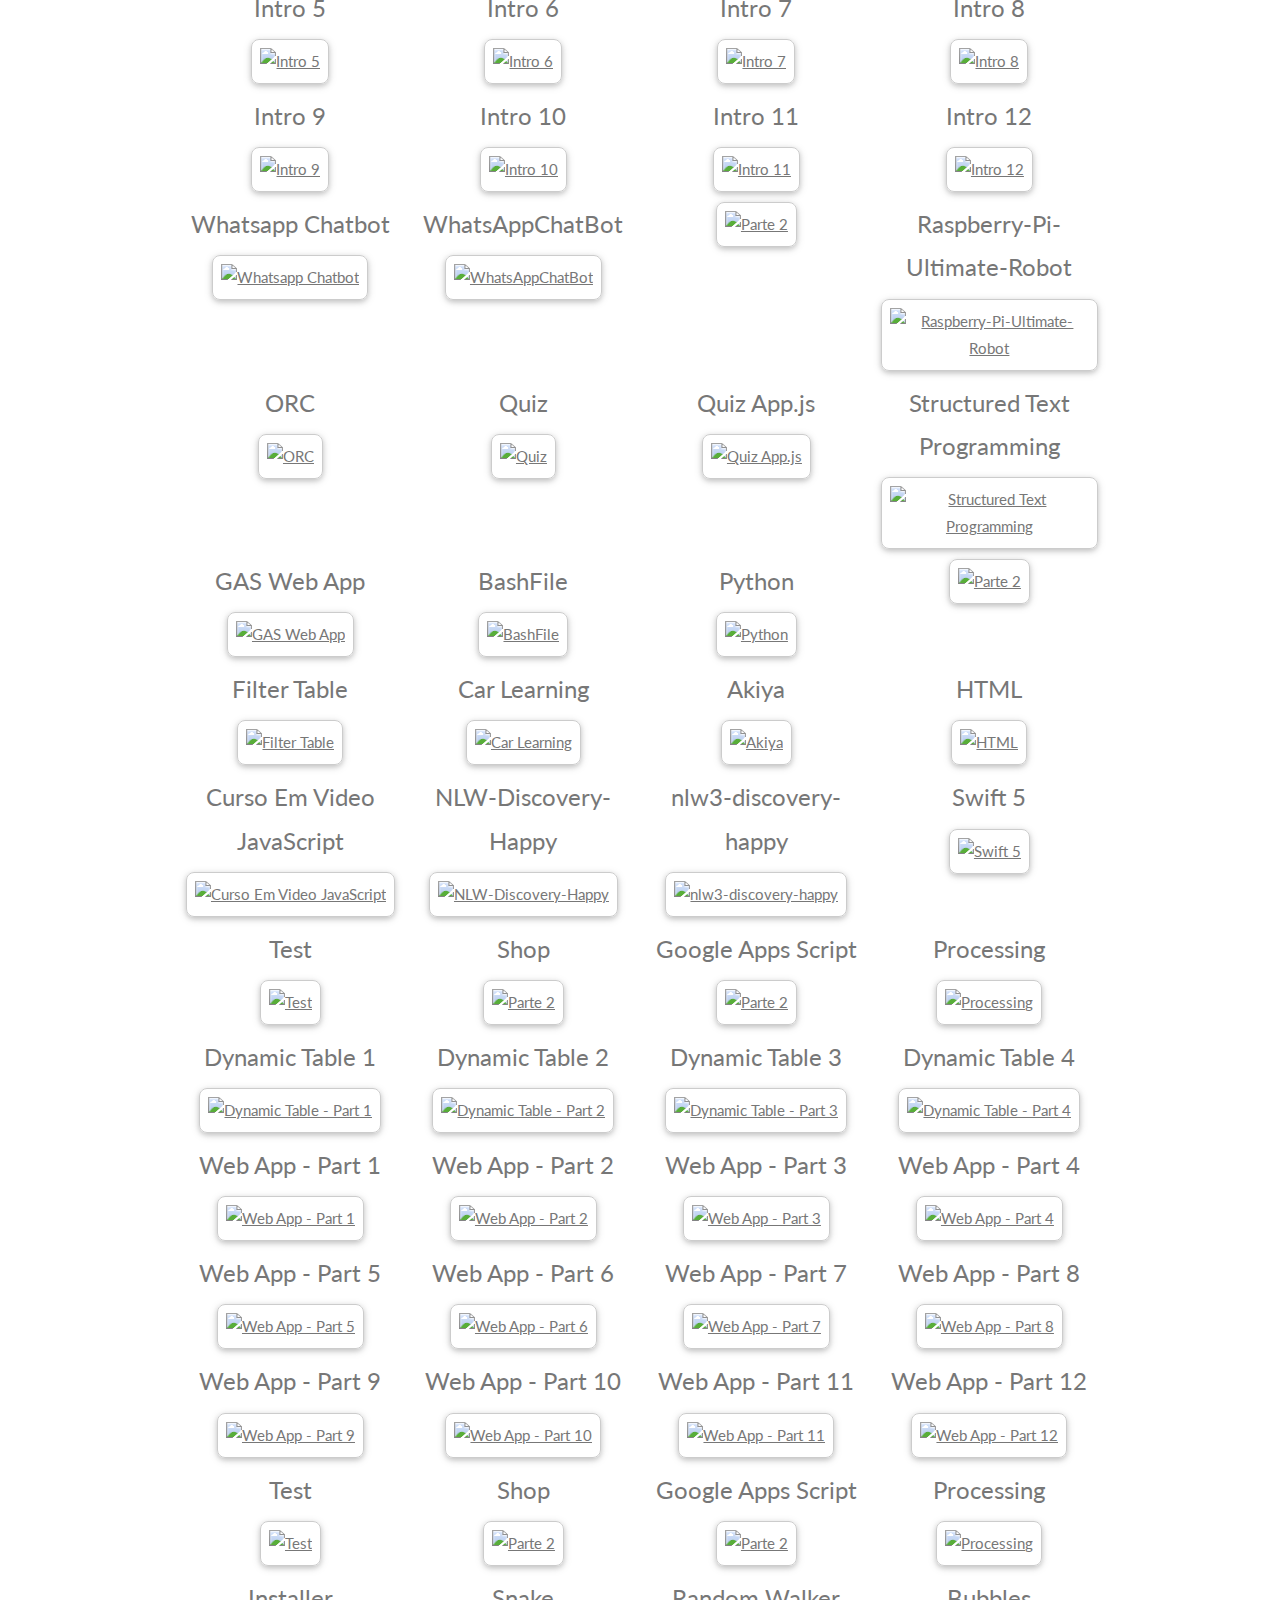
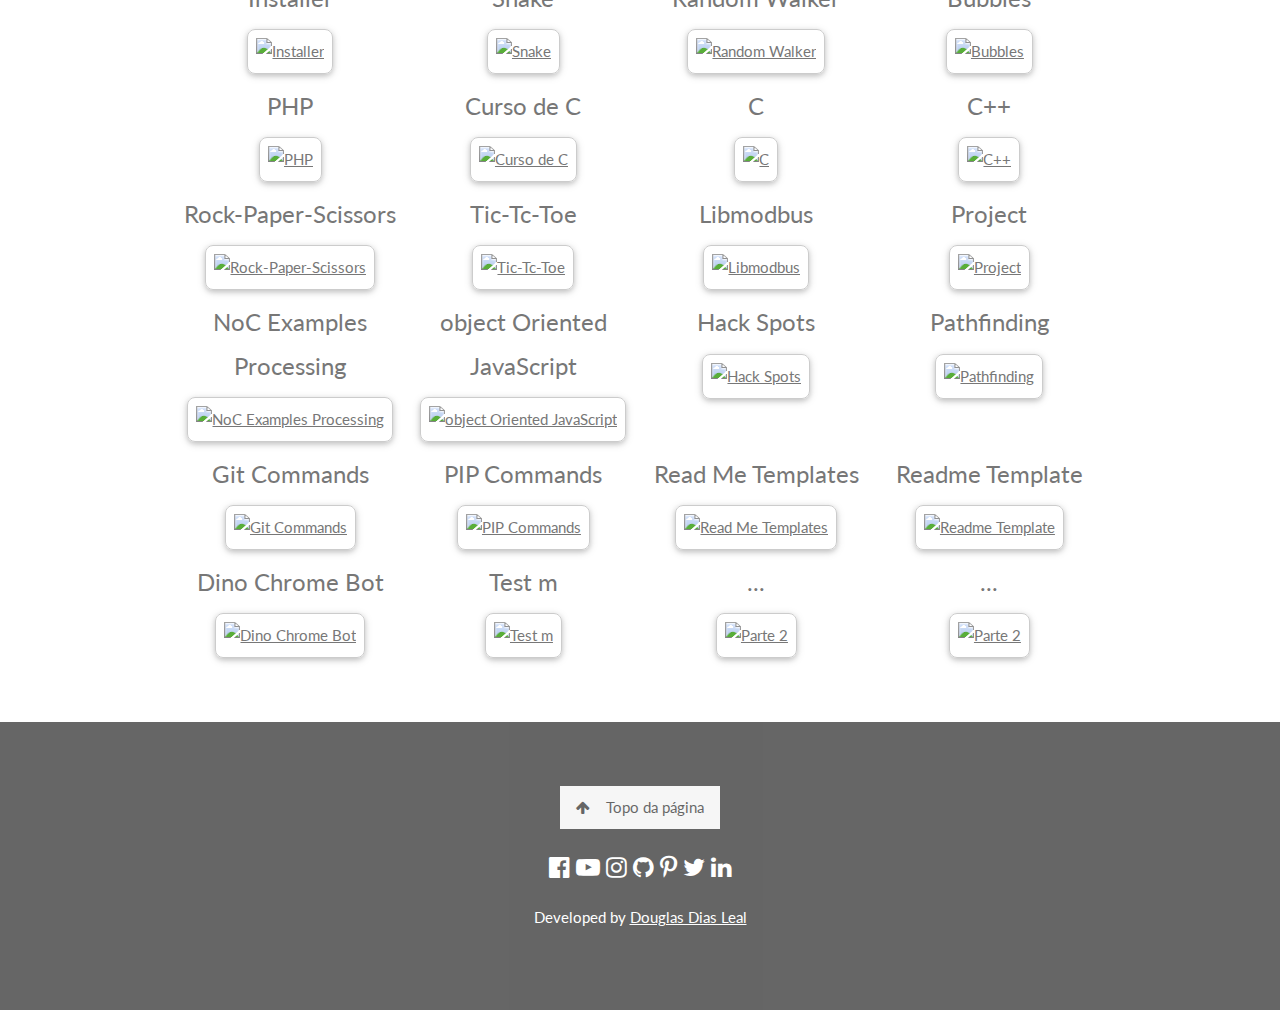
==== commit b0a44235: "Update index" ====
--- a/index.html
+++ b/index.html
@@ -10,216 +10,111 @@
         <link rel="stylesheet" href="index.css">
         
         <title>P5</title>
+
+        <script src="https://code.jquery.com/jquery-3.5.1.min.js" integrity="sha256-9/aliU8dGd2tb6OSsuzixeV4y/faTqgFtohetphbbj0=" crossorigin="anonymous"></script>
+        <script>
+            $(function(){
+                $('#navbar').load('navbar.html')
+                $('#repo').load('repo.html')
+                $('#footer').load('footer.html')
+            })
+        </script>
     </head>
     <body>
         <!-- Navbar (sit on top) -->
-        <div class="w3-top">
-            <div class="w3-bar" id="myNavbar">
-                <a class="w3-bar-item w3-button w3-hover-black w3-hide-medium w3-hide-large w3-right"
-                    href="javascript:void(0);" onclick="toggleFunction()" title="Toggle Navigation Menu">
-                    <i class="fa fa-bars"></i>
-                </a>
-                <a href="https://lojaoshop.com/" class="w3-bar-item w3-button">HOME</a>
-                <!--<a href="#about" class="w3-bar-item w3-button w3-hide-small"><i class="fa fa-user"></i> SOBRE</a>-->
-                <a href="#documentation" class="w3-bar-item w3-button w3-hide-small"><i class="fa fa-th"></i> DOCUMENTATION</a>
-                <a href="#examples" class="w3-bar-item w3-button w3-hide-small"><i class="fa fa-th"></i> SAMPLES</a>
-                <a href="https://github.com/douglasdl/P5" class="w3-bar-item w3-button w3-hide-small"><i class="fa fa-th"></i> SOURCES</a>
-                <a href="https://github.com/douglasdl" class="w3-bar-item w3-button w3-hide-small"><i class="fa fa-envelope"></i> CONTACT</a>
-                <a href="#" class="w3-bar-item w3-button w3-hide-small w3-right w3-hover-red">
-                    <i class="fa fa-search"></i>
-                </a>
-            </div>
-
-            <!-- Navbar on small screens -->
-            <div id="navDemo" class="w3-bar-block w3-white w3-hide w3-hide-large w3-hide-medium">
-                <!--<a href="#about" class="w3-bar-item w3-button" onclick="toggleFunction()">SOBRE</a>-->
-                <a href="#documentation" class="w3-bar-item w3-button" onclick="toggleFunction()">DOCUMENTATION</a>
-                <a href="#examples" class="w3-bar-item w3-button" onclick="toggleFunction()">SAMPLES</a>
-                <a href="https://github.com/douglasdl/P5" class="w3-bar-item w3-button" onclick="toggleFunction()">SOURCES</a>
-                <a href="https://github.com/douglasdl" class="w3-bar-item w3-button" onclick="toggleFunction()">CONTACT</a>
-                <a href="#" class="w3-bar-item w3-button">SEARCH</a>
-            </div>
-        </div>
+        <div id="navbar"></div>
 
         <!-- First Parallax Image with Logo Text -->
-        <div class="bgimg-1 w3-display-container w3-opacity-min" id="documentation">
+        <div class="bgimg-logo w3-display-container w3-opacity-min" id="home">
             <div class="w3-display-middle" style="white-space:nowrap;">
                 <span class="w3-center w3-padding-large w3-xlarge w3-wide w3-animate-opacity">
-                    <img src="images/logo.png" class="logo">
+                    <img src="https://douglasdl.github.io/P5/images/logo.png" class="logo">
                 </span>
             </div>
         </div>
 
-        <div class="w3-row w3-center w3-dark-grey w3-padding-16">
+        <div class="w3-row w3-center w3-dark-grey w3-padding-16" id="documentation">
             <div class="w3-quarter w3-section">
                 <span class="w3-xlarge">1+</span><br>
-                Basic
+                <a href="https://devdocs.io/html/" target="_blank">HTML</a>
             </div>
             <div class="w3-quarter w3-section">
                 <span class="w3-xlarge">1+</span><br>
-                Machine Learning
+                <a href="https://devdocs.io/css/" target="_blank">CSS</a>
             </div>
             <div class="w3-quarter w3-section">
                 <span class="w3-xlarge">1+</span><br>
-                Games
-            </div>
-            <div class="w3-quarter w3-section">
-                <span class="w3-xlarge">1+</span><br>
-                Other
+                <a href="https://devdocs.io/javascript/" target="_blank">JavaScript</a>
             </div>
         </div>
 
-        <!-- Second Parallax Image with Portfolio Text -->
-        <div class="bgimg-p5 w3-display-container w3-opacity-min">
+        <!-- Second Parallax Image with Examples Text -->
+        <div class="bgimg-finance w3-display-container w3-opacity-min">
             <div class="w3-display-middle">
-                <span class="w3-xxlarge w3-text-white w3-wide">DOCUMENTATION</span>
-            </div>
-        </div>
-
-        <ul>
-            <li><a href="https://p5js.org/reference/" target="_blank">p5.js</a></li>
-        </ul>
-
-        <!-- Second Parallax Image with Examples Text -->
-        <div class="bgimg-mli34 w3-display-container w3-opacity-min">
-            <div class="w3-display-middle">
-                <span class="w3-xxlarge w3-text-white w3-wide">EXAMPLES</span>
+                <span class="w3-xxlarge w3-text-white w3-wide">MARATONA DISCOVER</span>
             </div>
         </div>
 
         <!-- Container (Samples Section) -->
         <div class="w3-content w3-container w3-padding-64" id="examples">
-            <h3 class="w3-center">EXAMPLES</h3>
+            <h3 class="w3-center hide-on-small-only">Sistema de Controle Financeiro</h3>
+            <h3 class="w3-center ">Financial Control System</h3>
+            <h3 class="w3-center hide-on-small-only">財務管理システム</h3>
+
             <p class="w3-center"><em>Check online how each sample works.</em></p><br>
 
             <!-- Responsive Grid. Four columns on tablets, laptops and desktops. Will stack on mobile devices/small screens (100% width) -->
             <div class="w3-row-padding w3-center">
                 <div class="w3-col m3 w3-tooltip">
-                    <img src="images/FlappyBird.png" style="width:100%" class="w3-hover-opacity w3-border w3-round-large w3-card products-images" alt="Flappy Bird">
-                    <p class="w3-text"><a target="_blank" href='https://douglasdl.github.io/P5/Flappy%20Bird/'>Check this sample...</a></p>
+                    <h3>Part 1</h3>
+                    <a target="_blank" href='https://douglasdl.github.io/Maratona-Discover/Parte%201/'>
+                        <img src="https://douglasdl.github.io/images/Part1.png" style="width:100%" class="w3-hover-opacity w3-border w3-round-large w3-card products-images" alt="Parte 1">
+                    </a>
                 </div>
 
                 <div class="w3-col m3 w3-tooltip">
-                    <img src="images/LoadSound.png" style="width:100%" onclick="onClick(this)" class="w3-hover-opacity w3-border w3-round-large w3-card products-images "alt="Load Sound">
-                    <p class="w3-text"><a target="_blank" href='https://douglasdl.github.io/P5/loadSound/'>Check this sample...</a></p>
+                    <h3>Part 2</h3>
+                    <a target="_blank" href='https://douglasdl.github.io/Maratona-Discover/Parte%202/'>
+                        <img src="https://douglasdl.github.io/images/Part2.png" style="width:100%" onclick="onClick(this)" class="w3-hover-opacity w3-border w3-round-large w3-card products-images "alt="Parte 2">
+                    </a>    
                 </div>
 
                 <div class="w3-col m3 w3-tooltip">
-                    <img src="images/MazeGenerator.png" style="width:100%" onclick="onClick(this)" class="w3-hover-opacity w3-border w3-round-large w3-card products-images " alt="Maze Generator">
-                    <p class="w3-text"><a target="_blank" href='https://douglasdl.github.io/P5/Maze%20Generator/'>Check this sample...</a></p>
+                    <h3>Part 3</h3>
+                    <a target="_blank" href='https://douglasdl.github.io/Maratona-Discover/Parte%203/'>
+                        <img src="https://douglasdl.github.io/images/Part3.png" style="width:100%" onclick="onClick(this)" class="w3-hover-opacity w3-border w3-round-large w3-card products-images "alt="Parte 3">
+                    </a>    
                 </div>
 
                 <div class="w3-col m3 w3-tooltip">
-                    <img src="images/MazeGenerator2.png" style="width:100%" onclick="onClick(this)" class="w3-hover-opacity w3-border w3-round-large w3-card products-images "
-                        alt="Maze Generator 2">
-                    <p class="w3-text"><a target="_blank" href='https://douglasdl.github.io/P5/Maze%20Generator2/'>Check this sample...</a></p>
+                    <h3>Part 4</h3>
+                    <a target="_blank" href='https://douglasdl.github.io/Maratona-Discover/Parte%204/'>
+                        <img src="https://douglasdl.github.io/images/Part3.png" style="width:100%" onclick="onClick(this)" class="w3-hover-opacity w3-border w3-round-large w3-card products-images "alt="Parte 4">
+                    </a>    
                 </div>
-            </div>
 
-            <div class="w3-row-padding w3-center w3-section">
+                <!--
                 <div class="w3-col m3 w3-tooltip">
-                    <img src="images/PerlinNoise1D.png" style="width:100%" onclick="onClick(this)" class="w3-hover-opacity w3-border w3-round-large w3-card products-images "
-                        alt="Perlin Noise 1D - 1">
-                    <p class="w3-text"><a target="_blank" href='https://douglasdl.github.io/P5/perlinNoise1D/'>Check this sample...</a></p>
+                    <img src="images/part3.png" style="width:100%" onclick="onClick(this)" class="w3-hover-opacity w3-border w3-round-large w3-card products-images " alt="Maze Generator">
+                    <p class="w3-text"><a target="_blank" href='https://douglasdl.github.io/Maratona-Discover/Part%203/'>Check this sample...</a></p>
                 </div>
 
                 <div class="w3-col m3 w3-tooltip">
-                    <img src="images/PerlinNoise1D2.png" style="width:100%" onclick="onClick(this)" class="w3-hover-opacity w3-border w3-round-large w3-card products-images "
-                        alt="Perlin Noise 1D - 2">
-                    <p class="w3-text"><a target="_blank" href='https://douglasdl.github.io/P5/perlinNoise1D2/'>Check this sample...</a></p>
+                    <img src="images/part4.png" style="width:100%" onclick="onClick(this)" class="w3-hover-opacity w3-border w3-round-large w3-card products-images "
+                        alt="Maze Generator 2">
+                    <p class="w3-text"><a target="_blank" href='https://douglasdl.github.io/Maratona-Discover/Part%204/'>Check this sample...</a></p>
                 </div>
+                -->
+                <a href="https://maratonadiscover.rocketseat.com.br/">Official Page</a>
+            </div>
+            
+        </div>
 
-                <div class="w3-col m3 w3-tooltip">
-                    <img src="images/PerlinNoise1D3.png" style="width:100%" onclick="onClick(this)" class="w3-hover-opacity w3-border w3-round-large w3-card products-images "
-                        alt="Perlin Noise 1D - 3">
-                    <p class="w3-text"><a target="_blank" href='https://douglasdl.github.io/P5/perlinNoise1D3/'>Check this sample...</a></p>
-                </div>
+        <!-- Repositories -->
+        <div id="repo"></div>
 
-                <div class="w3-col m3 w3-tooltip">
-                    <img src="images/PerlinNoise1D4.png" style="width:100%" onclick="onClick(this)" class="w3-hover-opacity w3-border w3-round-large w3-card products-images "
-                        alt="Perlin Noise 1D - 4">
-                    <p class="w3-text"><a target="_blank" href='https://douglasdl.github.io/P5/perlinNoise1D4/'>Check this sample...</a></p>
-                </div>
-            </div>
-
-            <div class="w3-row-padding w3-center w3-section">   
-                <div class="w3-col m3 w3-tooltip">
-                    <img src="images/PerlinNoise1D5.png" style="width:100%" onclick="onClick(this)" class="w3-hover-opacity w3-border w3-round-large w3-card products-images "
-                        alt="Perlin Noise 1D - 5">
-                    <p class="w3-text"><a target="_blank" href='https://douglasdl.github.io/P5/perlinNoise1D5/'>Check this sample...</a></p>
-                </div>
-
-                <div class="w3-col m3 w3-tooltip">
-                    <img src="images/PerlinNoise1D6.png" style="width:100%" onclick="onClick(this)" class="w3-hover-opacity w3-border w3-round-large w3-card products-images "
-                        alt="Perlin Noise 1D - 6">
-                    <p class="w3-text"><a target="_blank" href='https://douglasdl.github.io/P5/perlinNoise1D6/'>Check this sample...</a></p>
-                </div>
-
-                <div class="w3-col m3 w3-tooltip">
-                    <img src="images/PerlinNoise2D.png" style="width:100%" onclick="onClick(this)" class="w3-hover-opacity w3-border w3-round-large w3-card products-images "
-                        alt="Perlin Noise 2D">
-                    <p class="w3-text"><a target="_blank" href='https://douglasdl.github.io/P5/perlinNoise2D/'>Check this sample...</a></p>
-                </div>
-
-                <div class="w3-col m3 w3-tooltip">
-                    <img src="images/Vectors.png" style="width:100%" onclick="onClick(this)" class="w3-hover-opacity w3-border w3-round-large w3-card products-images "
-                        alt="Vectors - 1">
-                    <p class="w3-text"><a target="_blank" href='https://douglasdl.github.io/P5/vectors/'>Check this sample...</a></p>
-                </div>
-            </div>
-
-            <div class="w3-row-padding w3-center w3-section">   
-                <div class="w3-col m3 w3-tooltip">
-                    <img src="images/Vectors2.png" style="width:100%" onclick="onClick(this)" class="w3-hover-opacity w3-border w3-round-large w3-card products-images "
-                        alt="Vectors - 2">
-                    <p class="w3-text"><a target="_blank" href='https://douglasdl.github.io/P5/vectors2/'>Check this sample...</a></p>
-                </div>
-
-                <div class="w3-col m3 w3-tooltip">
-                    <img src="images/Vectors3.png" style="width:100%" onclick="onClick(this)" class="w3-hover-opacity w3-border w3-round-large w3-card products-images "
-                        alt="Vectors - 3">
-                    <p class="w3-text"><a target="_blank" href='https://douglasdl.github.io/P5/vectors3/'>Check this sample...</a></p>
-                </div>
-
-                <div class="w3-col m3 w3-tooltip">
-                    <img src="images/Vectors4.png" style="width:100%" onclick="onClick(this)" class="w3-hover-opacity w3-border w3-round-large w3-card products-images "
-                        alt="Vectors - 4">
-                    <p class="w3-text"><a target="_blank" href='https://douglasdl.github.io/P5/vectors4/'>Check this sample...</a></p>
-                </div>
-
-                <div class="w3-col m3 w3-tooltip">
-                    <img src="images/Vectors5.png" style="width:100%" onclick="onClick(this)" class="w3-hover-opacity w3-border w3-round-large w3-card products-images "
-                        alt="Vectors - 5">
-                    <p class="w3-text"><a target="_blank" href='https://douglasdl.github.io/P5/vectors5/'>Check this sample...</a></p>
-                </div>
-            </div>
-
-            <div class="w3-row-padding w3-center w3-section">   
-                <div class="w3-col m3 w3-tooltip">
-                    <img src="images/Vectors6.png" style="width:100%" onclick="onClick(this)" class="w3-hover-opacity w3-border w3-round-large w3-card products-images "
-                        alt="Vectors - 6">
-                    <p class="w3-text"><a target="_blank" href='https://douglasdl.github.io/P5/vectors6/'>Check this sample...</a></p>
-                </div>
-
-                <div class="w3-col m3 w3-tooltip">
-                    <img src="images/Vectors7.png" style="width:100%" onclick="onClick(this)" class="w3-hover-opacity w3-border w3-round-large w3-card products-images "
-                        alt="Vectors - 7">
-                    <p class="w3-text"><a target="_blank" href='https://douglasdl.github.io/P5/vectors7/'>Check this sample...</a></p>
-                </div>
-
-                <div class="w3-col m3 w3-tooltip">
-                    <img src="images/Vectors8.png" style="width:100%" onclick="onClick(this)" class="w3-hover-opacity w3-border w3-round-large w3-card products-images "
-                        alt="Vectors - 8">
-                    <p class="w3-text"><a target="_blank" href='https://douglasdl.github.io/P5/vectors8/'>Check this sample...</a></p>
-                </div>
-
-                <div class="w3-col m3 w3-tooltip">
-                    <img src="images/Vectors9.png" style="width:100%" onclick="onClick(this)" class="w3-hover-opacity w3-border w3-round-large w3-card products-images "
-                        alt="Vectors - 9">
-                    <p class="w3-text"><a target="_blank" href='https://douglasdl.github.io/P5/vectors9/'>Check this sample...</a></p>
-                </div>
-            </div>
-        </div>
+        <!-- Footer -->
+        <footer id="footer"></footer>
 
         <script src="index.js"></script>
     </body>
--- a/index.css
+++ b/index.css
@@ -30,7 +30,7 @@
 
 /* First image (Logo. Full height) */
 .bgimg-1 {
-  background-image: url('/images/fundo2.png');
+  background-image: url('images/fundo2.png');
   min-height: 100%;
 }
 
@@ -38,6 +38,7 @@
 .bgimg-p5 {
   background-image: url("images/p5.png");
   min-height: 100px;
+  
 }
 
 .logo {
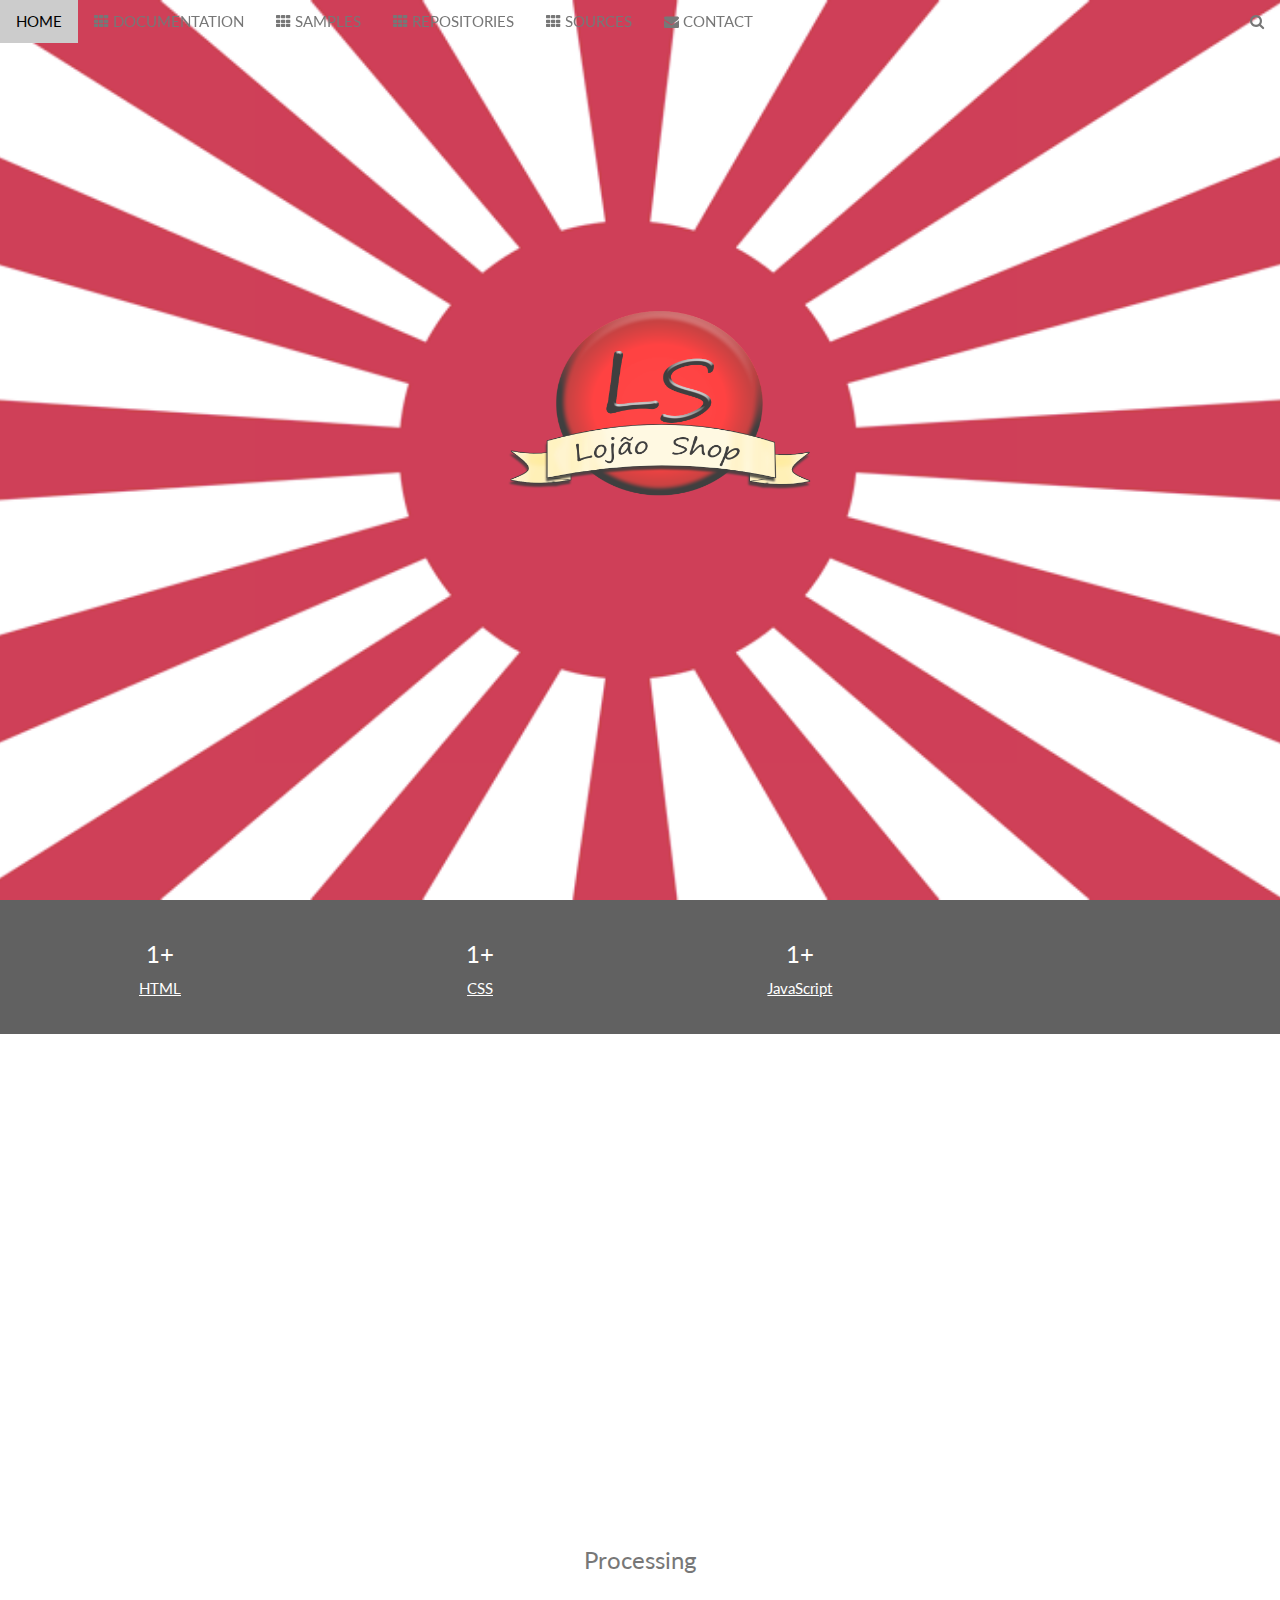
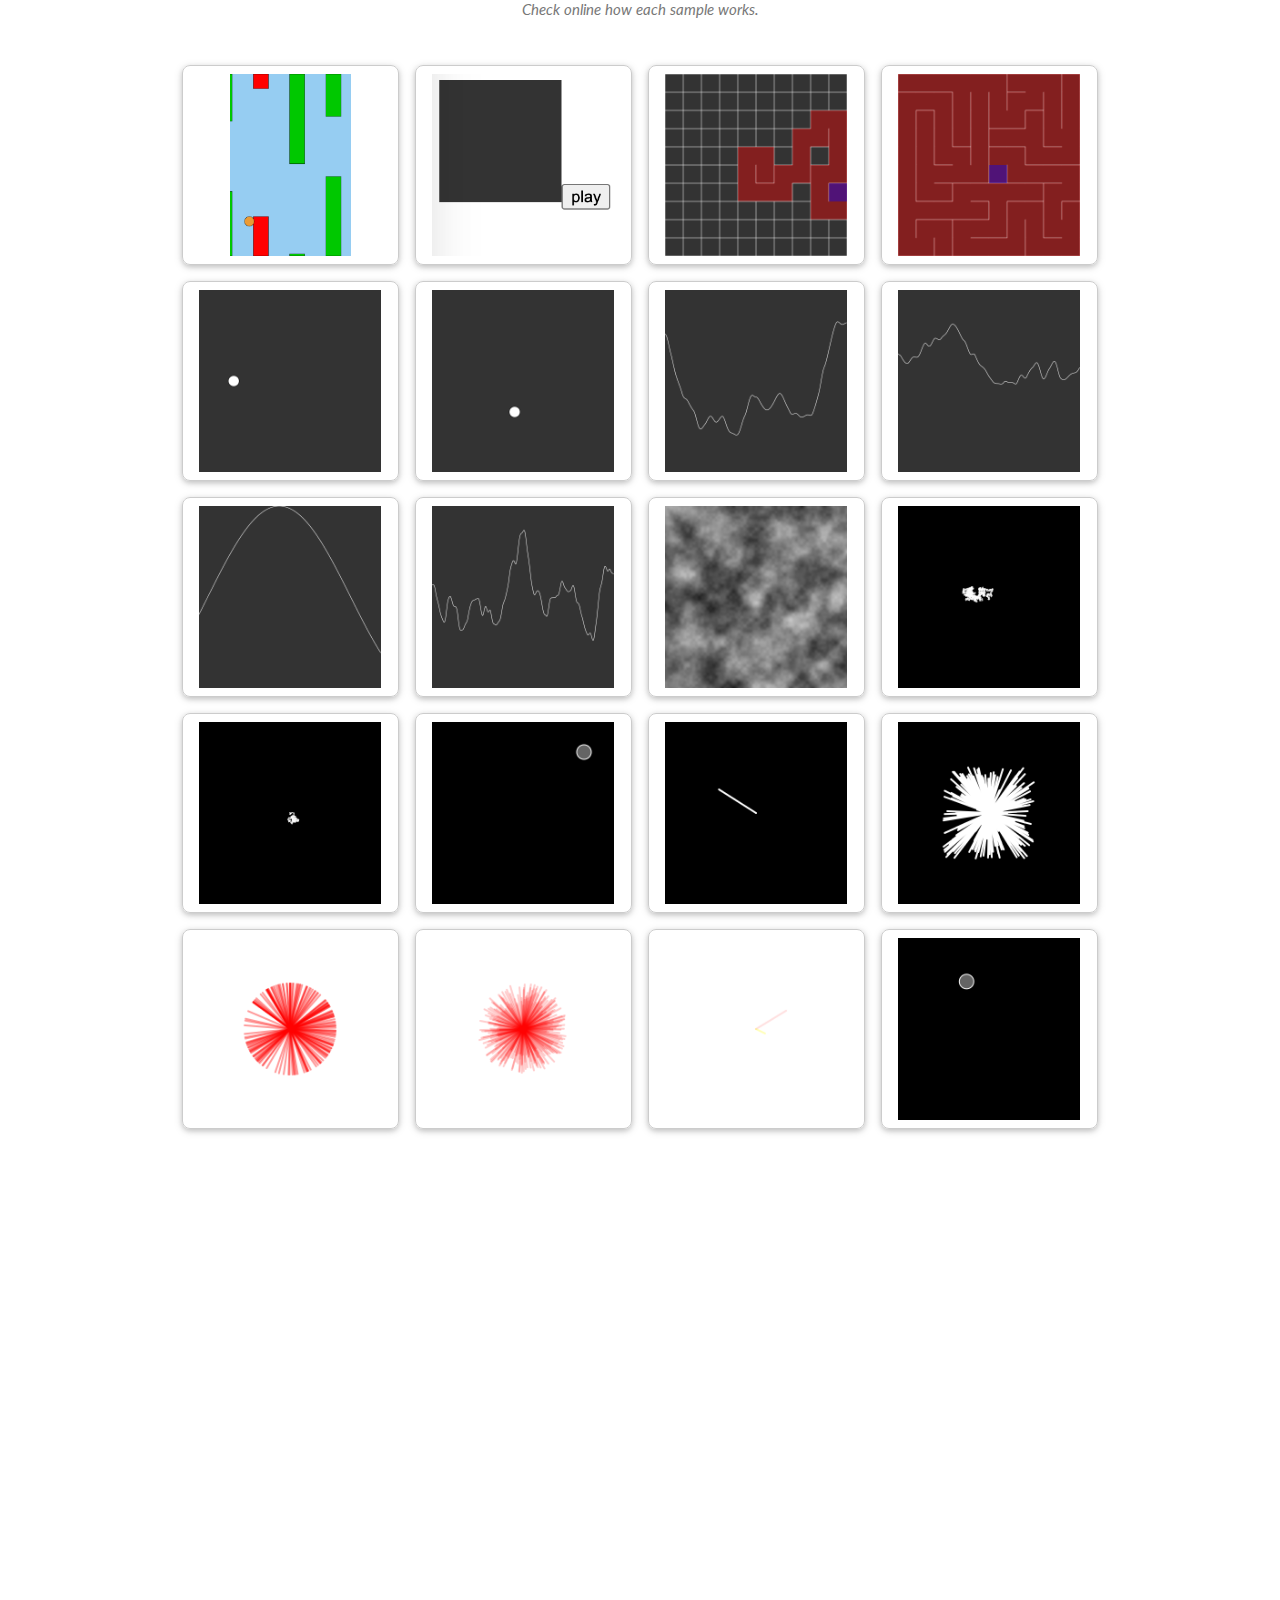
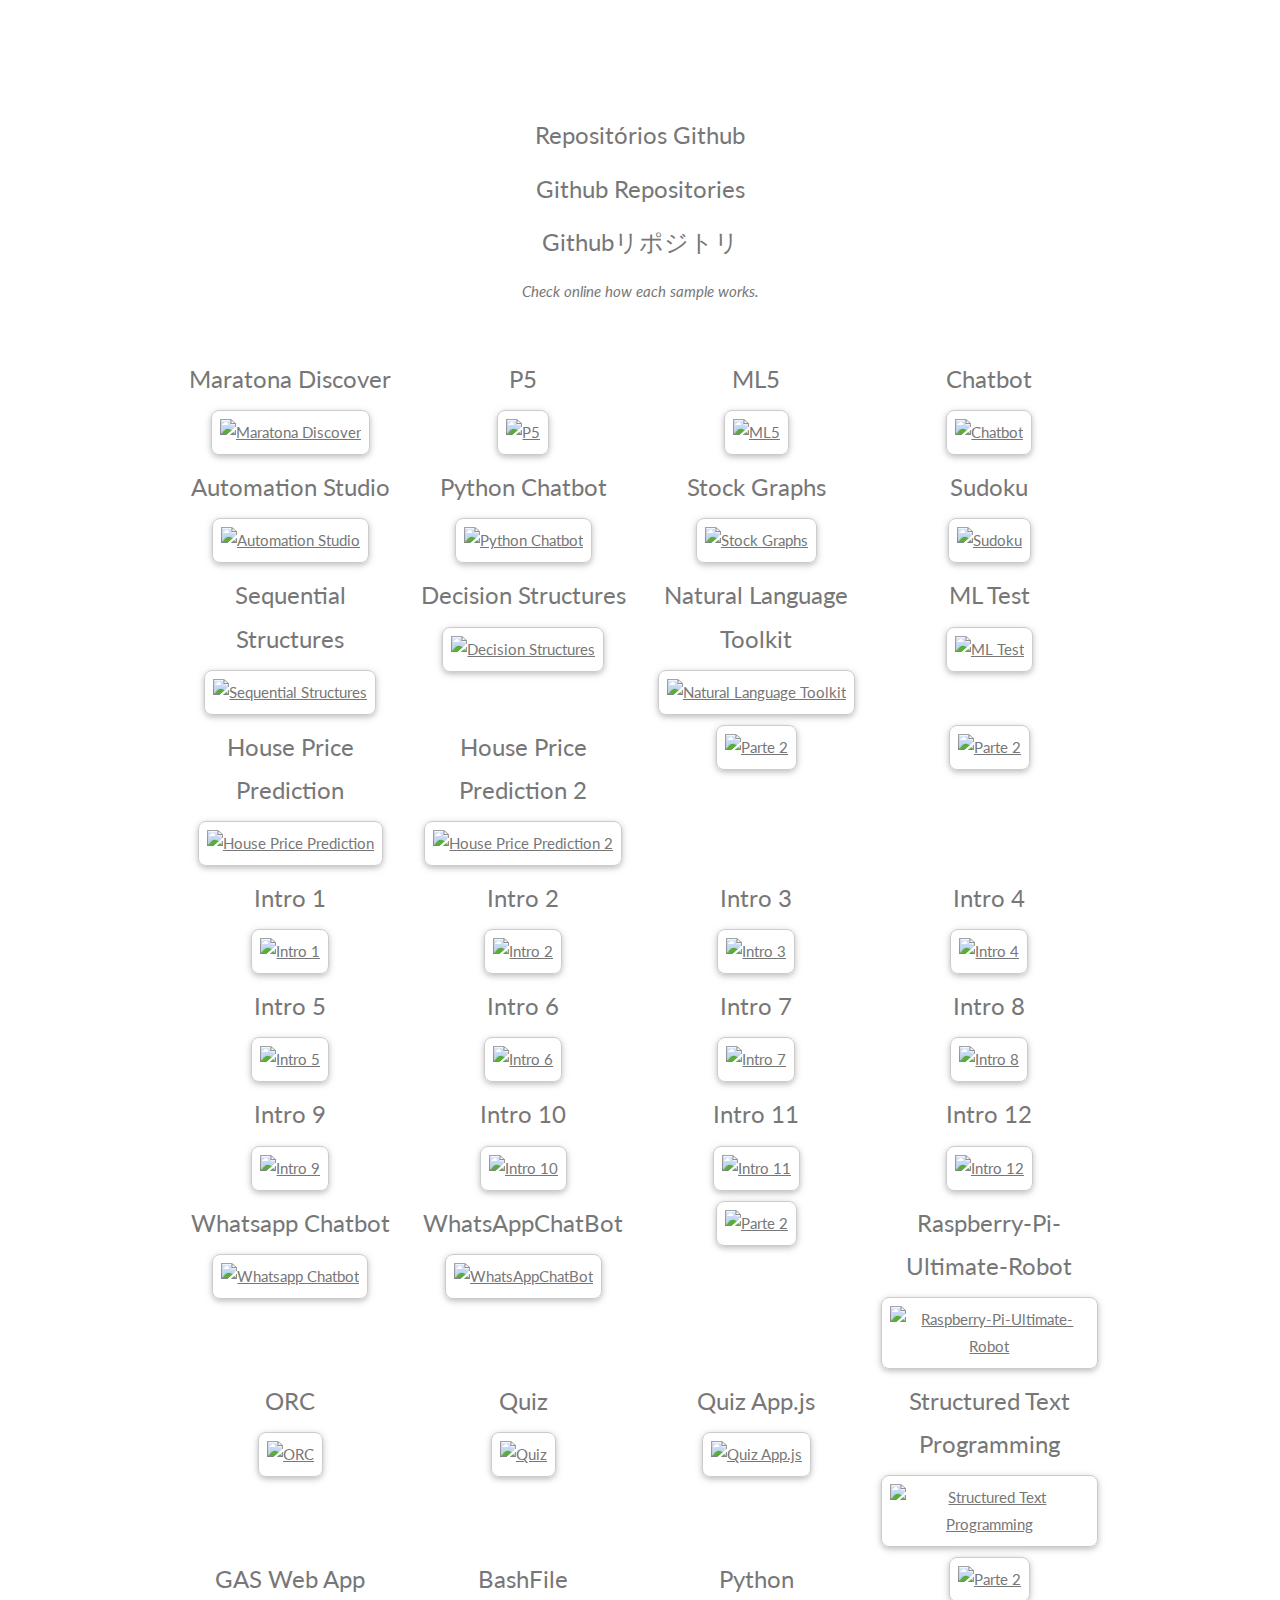
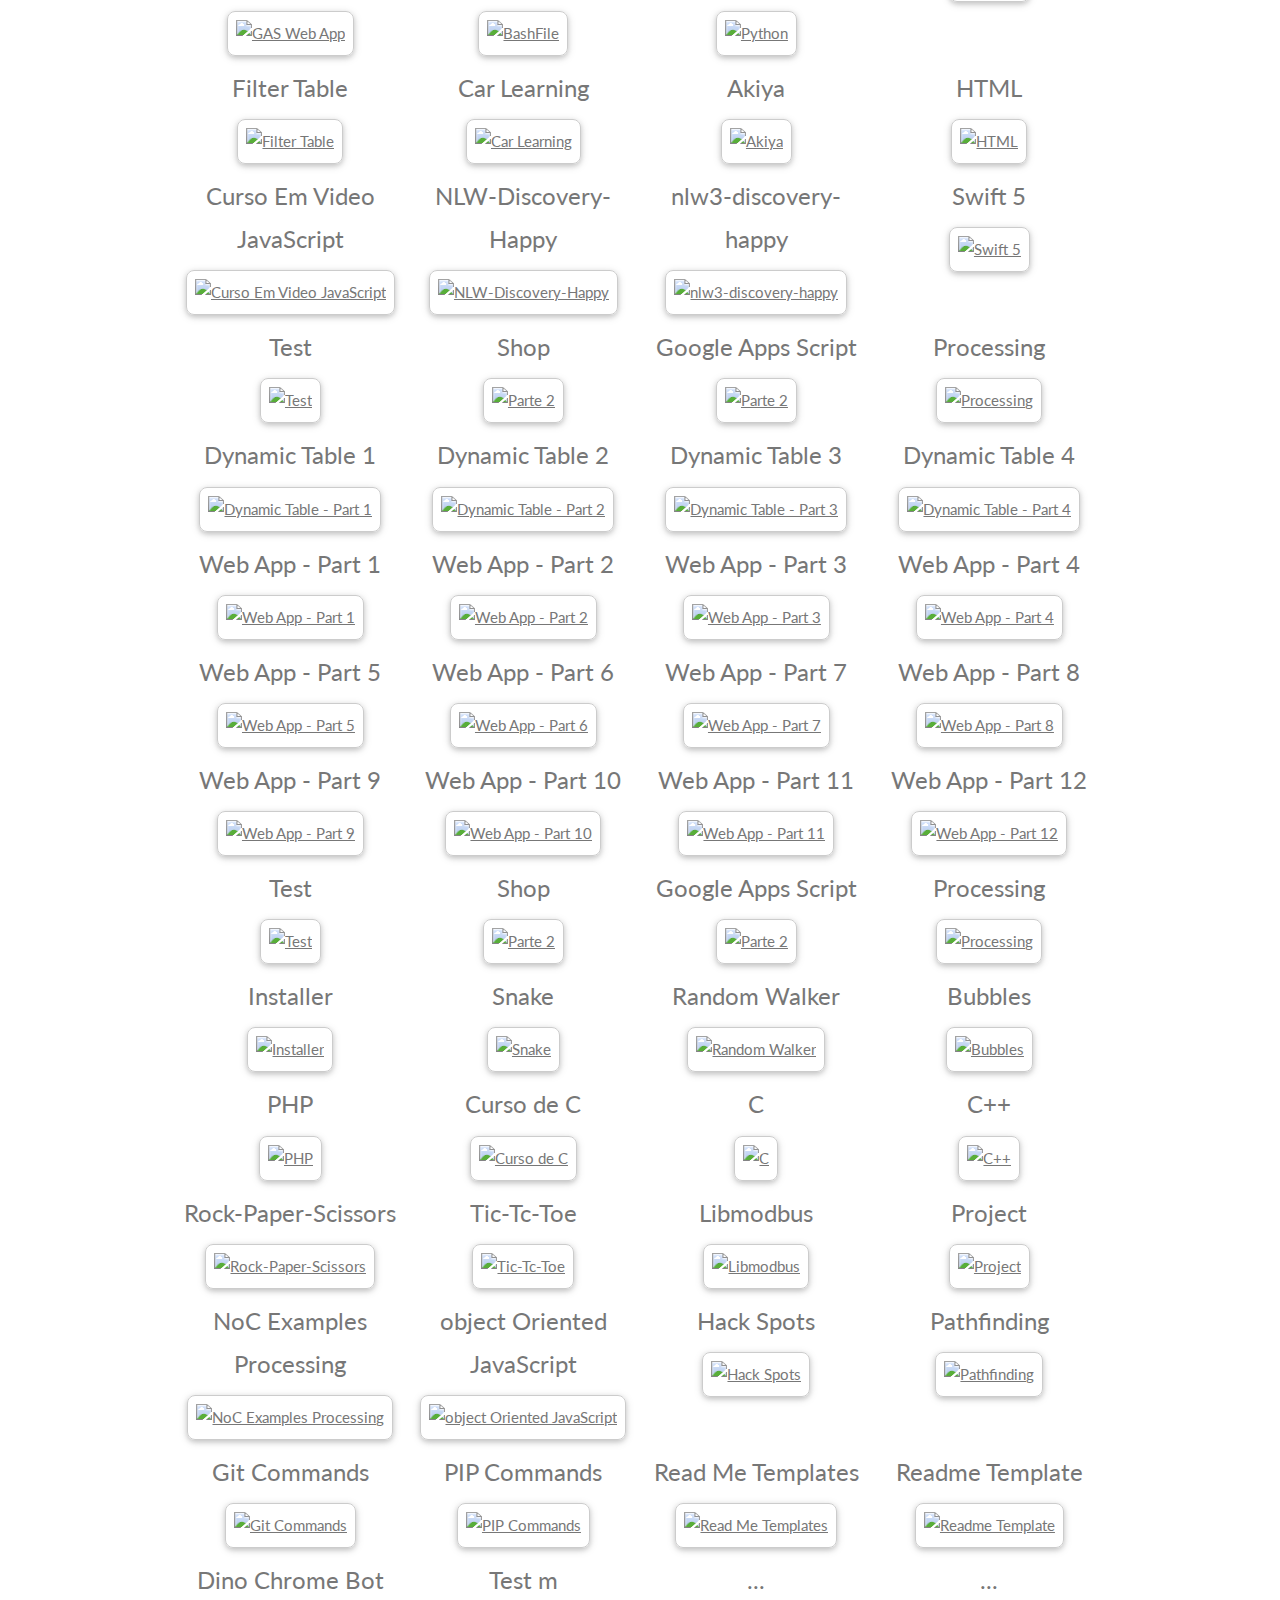
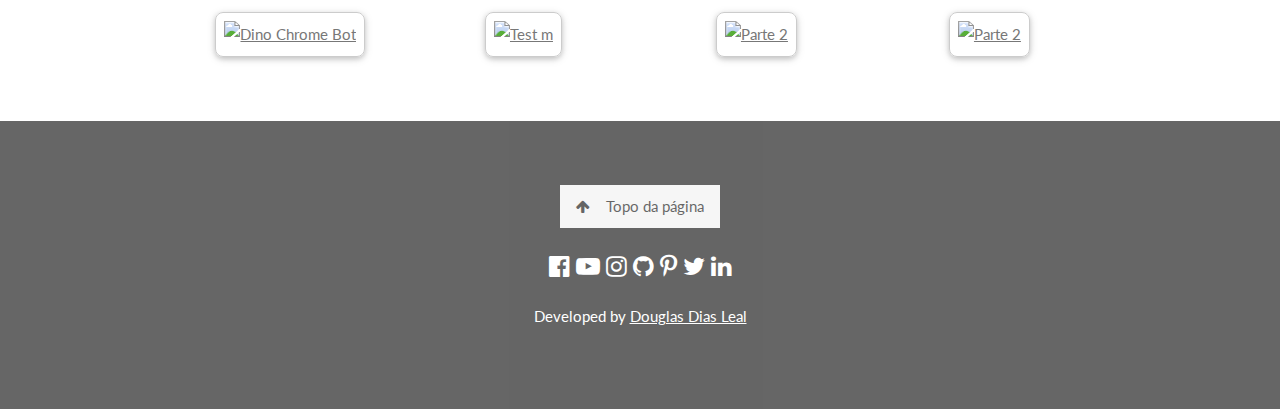
==== commit c508615b: "Update" ====
--- a/index.html
+++ b/index.html
@@ -51,63 +51,142 @@
         <!-- Second Parallax Image with Examples Text -->
         <div class="bgimg-finance w3-display-container w3-opacity-min">
             <div class="w3-display-middle">
-                <span class="w3-xxlarge w3-text-white w3-wide">MARATONA DISCOVER</span>
+                <span class="w3-xxlarge w3-text-white w3-wide">P5</span>
             </div>
         </div>
 
         <!-- Container (Samples Section) -->
         <div class="w3-content w3-container w3-padding-64" id="examples">
-            <h3 class="w3-center hide-on-small-only">Sistema de Controle Financeiro</h3>
-            <h3 class="w3-center ">Financial Control System</h3>
-            <h3 class="w3-center hide-on-small-only">財務管理システム</h3>
-
+            <h3 class="w3-center ">Processing</h3>
             <p class="w3-center"><em>Check online how each sample works.</em></p><br>
 
             <!-- Responsive Grid. Four columns on tablets, laptops and desktops. Will stack on mobile devices/small screens (100% width) -->
             <div class="w3-row-padding w3-center">
                 <div class="w3-col m3 w3-tooltip">
-                    <h3>Part 1</h3>
-                    <a target="_blank" href='https://douglasdl.github.io/Maratona-Discover/Parte%201/'>
-                        <img src="https://douglasdl.github.io/images/Part1.png" style="width:100%" class="w3-hover-opacity w3-border w3-round-large w3-card products-images" alt="Parte 1">
-                    </a>
-                </div>
-
-                <div class="w3-col m3 w3-tooltip">
-                    <h3>Part 2</h3>
-                    <a target="_blank" href='https://douglasdl.github.io/Maratona-Discover/Parte%202/'>
-                        <img src="https://douglasdl.github.io/images/Part2.png" style="width:100%" onclick="onClick(this)" class="w3-hover-opacity w3-border w3-round-large w3-card products-images "alt="Parte 2">
-                    </a>    
-                </div>
-
-                <div class="w3-col m3 w3-tooltip">
-                    <h3>Part 3</h3>
-                    <a target="_blank" href='https://douglasdl.github.io/Maratona-Discover/Parte%203/'>
-                        <img src="https://douglasdl.github.io/images/Part3.png" style="width:100%" onclick="onClick(this)" class="w3-hover-opacity w3-border w3-round-large w3-card products-images "alt="Parte 3">
-                    </a>    
-                </div>
-
-                <div class="w3-col m3 w3-tooltip">
-                    <h3>Part 4</h3>
-                    <a target="_blank" href='https://douglasdl.github.io/Maratona-Discover/Parte%204/'>
-                        <img src="https://douglasdl.github.io/images/Part3.png" style="width:100%" onclick="onClick(this)" class="w3-hover-opacity w3-border w3-round-large w3-card products-images "alt="Parte 4">
-                    </a>    
-                </div>
-
-                <!--
-                <div class="w3-col m3 w3-tooltip">
-                    <img src="images/part3.png" style="width:100%" onclick="onClick(this)" class="w3-hover-opacity w3-border w3-round-large w3-card products-images " alt="Maze Generator">
-                    <p class="w3-text"><a target="_blank" href='https://douglasdl.github.io/Maratona-Discover/Part%203/'>Check this sample...</a></p>
-                </div>
-
-                <div class="w3-col m3 w3-tooltip">
-                    <img src="images/part4.png" style="width:100%" onclick="onClick(this)" class="w3-hover-opacity w3-border w3-round-large w3-card products-images "
+                    <img src="images/FlappyBird.png" style="width:100%" class="w3-hover-opacity w3-border w3-round-large w3-card products-images" alt="Flappy Bird">
+                    <p class="w3-text"><a target="_blank" href='https://douglasdl.github.io/P5/Flappy%20Bird/'>Check this sample...</a></p>
+                </div>
+
+                <div class="w3-col m3 w3-tooltip">
+                    <img src="images/LoadSound.png" style="width:100%" onclick="onClick(this)" class="w3-hover-opacity w3-border w3-round-large w3-card products-images "alt="Load Sound">
+                    <p class="w3-text"><a target="_blank" href='https://douglasdl.github.io/P5/loadSound/'>Check this sample...</a></p>
+                </div>
+
+                <div class="w3-col m3 w3-tooltip">
+                    <img src="images/MazeGenerator.png" style="width:100%" onclick="onClick(this)" class="w3-hover-opacity w3-border w3-round-large w3-card products-images " alt="Maze Generator">
+                    <p class="w3-text"><a target="_blank" href='https://douglasdl.github.io/P5/Maze%20Generator/'>Check this sample...</a></p>
+                </div>
+
+                <div class="w3-col m3 w3-tooltip">
+                    <img src="images/MazeGenerator2.png" style="width:100%" onclick="onClick(this)" class="w3-hover-opacity w3-border w3-round-large w3-card products-images "
                         alt="Maze Generator 2">
-                    <p class="w3-text"><a target="_blank" href='https://douglasdl.github.io/Maratona-Discover/Part%204/'>Check this sample...</a></p>
-                </div>
-                -->
-                <a href="https://maratonadiscover.rocketseat.com.br/">Official Page</a>
-            </div>
-            
+                    <p class="w3-text"><a target="_blank" href='https://douglasdl.github.io/P5/Maze%20Generator2/'>Check this sample...</a></p>
+                </div>
+            </div>
+
+            <div class="w3-row-padding w3-center w3-section">
+                <div class="w3-col m3 w3-tooltip">
+                    <img src="images/PerlinNoise1D.png" style="width:100%" onclick="onClick(this)" class="w3-hover-opacity w3-border w3-round-large w3-card products-images "
+                        alt="Perlin Noise 1D - 1">
+                    <p class="w3-text"><a target="_blank" href='https://douglasdl.github.io/P5/perlinNoise1D/'>Check this sample...</a></p>
+                </div>
+
+                <div class="w3-col m3 w3-tooltip">
+                    <img src="images/PerlinNoise1D2.png" style="width:100%" onclick="onClick(this)" class="w3-hover-opacity w3-border w3-round-large w3-card products-images "
+                        alt="Perlin Noise 1D - 2">
+                    <p class="w3-text"><a target="_blank" href='https://douglasdl.github.io/P5/perlinNoise1D2/'>Check this sample...</a></p>
+                </div>
+
+                <div class="w3-col m3 w3-tooltip">
+                    <img src="images/PerlinNoise1D3.png" style="width:100%" onclick="onClick(this)" class="w3-hover-opacity w3-border w3-round-large w3-card products-images "
+                        alt="Perlin Noise 1D - 3">
+                    <p class="w3-text"><a target="_blank" href='https://douglasdl.github.io/P5/perlinNoise1D3/'>Check this sample...</a></p>
+                </div>
+
+                <div class="w3-col m3 w3-tooltip">
+                    <img src="images/PerlinNoise1D4.png" style="width:100%" onclick="onClick(this)" class="w3-hover-opacity w3-border w3-round-large w3-card products-images "
+                        alt="Perlin Noise 1D - 4">
+                    <p class="w3-text"><a target="_blank" href='https://douglasdl.github.io/P5/perlinNoise1D4/'>Check this sample...</a></p>
+                </div>
+            </div>
+
+            <div class="w3-row-padding w3-center w3-section">   
+                <div class="w3-col m3 w3-tooltip">
+                    <img src="images/PerlinNoise1D5.png" style="width:100%" onclick="onClick(this)" class="w3-hover-opacity w3-border w3-round-large w3-card products-images "
+                        alt="Perlin Noise 1D - 5">
+                    <p class="w3-text"><a target="_blank" href='https://douglasdl.github.io/P5/perlinNoise1D5/'>Check this sample...</a></p>
+                </div>
+
+                <div class="w3-col m3 w3-tooltip">
+                    <img src="images/PerlinNoise1D6.png" style="width:100%" onclick="onClick(this)" class="w3-hover-opacity w3-border w3-round-large w3-card products-images "
+                        alt="Perlin Noise 1D - 6">
+                    <p class="w3-text"><a target="_blank" href='https://douglasdl.github.io/P5/perlinNoise1D6/'>Check this sample...</a></p>
+                </div>
+
+                <div class="w3-col m3 w3-tooltip">
+                    <img src="images/PerlinNoise2D.png" style="width:100%" onclick="onClick(this)" class="w3-hover-opacity w3-border w3-round-large w3-card products-images "
+                        alt="Perlin Noise 2D">
+                    <p class="w3-text"><a target="_blank" href='https://douglasdl.github.io/P5/perlinNoise2D/'>Check this sample...</a></p>
+                </div>
+
+                <div class="w3-col m3 w3-tooltip">
+                    <img src="images/Vectors.png" style="width:100%" onclick="onClick(this)" class="w3-hover-opacity w3-border w3-round-large w3-card products-images "
+                        alt="Vectors - 1">
+                    <p class="w3-text"><a target="_blank" href='https://douglasdl.github.io/P5/vectors/'>Check this sample...</a></p>
+                </div>
+            </div>
+
+            <div class="w3-row-padding w3-center w3-section">   
+                <div class="w3-col m3 w3-tooltip">
+                    <img src="images/Vectors2.png" style="width:100%" onclick="onClick(this)" class="w3-hover-opacity w3-border w3-round-large w3-card products-images "
+                        alt="Vectors - 2">
+                    <p class="w3-text"><a target="_blank" href='https://douglasdl.github.io/P5/vectors2/'>Check this sample...</a></p>
+                </div>
+
+                <div class="w3-col m3 w3-tooltip">
+                    <img src="images/Vectors3.png" style="width:100%" onclick="onClick(this)" class="w3-hover-opacity w3-border w3-round-large w3-card products-images "
+                        alt="Vectors - 3">
+                    <p class="w3-text"><a target="_blank" href='https://douglasdl.github.io/P5/vectors3/'>Check this sample...</a></p>
+                </div>
+
+                <div class="w3-col m3 w3-tooltip">
+                    <img src="images/Vectors4.png" style="width:100%" onclick="onClick(this)" class="w3-hover-opacity w3-border w3-round-large w3-card products-images "
+                        alt="Vectors - 4">
+                    <p class="w3-text"><a target="_blank" href='https://douglasdl.github.io/P5/vectors4/'>Check this sample...</a></p>
+                </div>
+
+                <div class="w3-col m3 w3-tooltip">
+                    <img src="images/Vectors5.png" style="width:100%" onclick="onClick(this)" class="w3-hover-opacity w3-border w3-round-large w3-card products-images "
+                        alt="Vectors - 5">
+                    <p class="w3-text"><a target="_blank" href='https://douglasdl.github.io/P5/vectors5/'>Check this sample...</a></p>
+                </div>
+            </div>
+
+            <div class="w3-row-padding w3-center w3-section">   
+                <div class="w3-col m3 w3-tooltip">
+                    <img src="images/Vectors6.png" style="width:100%" onclick="onClick(this)" class="w3-hover-opacity w3-border w3-round-large w3-card products-images "
+                        alt="Vectors - 6">
+                    <p class="w3-text"><a target="_blank" href='https://douglasdl.github.io/P5/vectors6/'>Check this sample...</a></p>
+                </div>
+
+                <div class="w3-col m3 w3-tooltip">
+                    <img src="images/Vectors7.png" style="width:100%" onclick="onClick(this)" class="w3-hover-opacity w3-border w3-round-large w3-card products-images "
+                        alt="Vectors - 7">
+                    <p class="w3-text"><a target="_blank" href='https://douglasdl.github.io/P5/vectors7/'>Check this sample...</a></p>
+                </div>
+
+                <div class="w3-col m3 w3-tooltip">
+                    <img src="images/Vectors8.png" style="width:100%" onclick="onClick(this)" class="w3-hover-opacity w3-border w3-round-large w3-card products-images "
+                        alt="Vectors - 8">
+                    <p class="w3-text"><a target="_blank" href='https://douglasdl.github.io/P5/vectors8/'>Check this sample...</a></p>
+                </div>
+
+                <div class="w3-col m3 w3-tooltip">
+                    <img src="images/Vectors9.png" style="width:100%" onclick="onClick(this)" class="w3-hover-opacity w3-border w3-round-large w3-card products-images "
+                        alt="Vectors - 9">
+                    <p class="w3-text"><a target="_blank" href='https://douglasdl.github.io/P5/vectors9/'>Check this sample...</a></p>
+                </div>
+            </div>
         </div>
 
         <!-- Repositories -->
--- a/index.css
+++ b/index.css
@@ -21,7 +21,7 @@
 }
 
 /* Create a Parallax Effect */
-.bgimg-1, .bgimg-2, .bgimg-3 {
+.bgimg-1, .bgimg-2, .bgimg-3, .bgimg-logo, .bgimg-finance, .bgimg-html, .bgimg-css, .bgimg-js {
   background-attachment: fixed;
   background-position: center;
   background-repeat: no-repeat;
@@ -29,16 +29,41 @@
 }
 
 /* First image (Logo. Full height) */
-.bgimg-1 {
-  background-image: url('images/fundo2.png');
+.bgimg-logo {
+  background-image: url('https://douglasdl.github.io/P5/images/fundo2.png');
   min-height: 100%;
 }
 
-/* P5 image (Documentation) */
+
+.bgimg-finance {
+  background-image: url('https://douglasdl.github.io/images/finance.png');
+  min-height: 400px;
+  margin-bottom: 2rem;
+}
+
 .bgimg-p5 {
-  background-image: url("images/p5.png");
+  background-image: url('https://douglasdl.github.io/images/p5.png');
+  min-height: 400px;
+  margin-bottom: 2rem;
+}
+
+/* HTML, CSS, JS image (Documentation) */
+.bgimg-html {
+  background-image: url("https://douglasdl.github.io/images/html.png");
   min-height: 100px;
-  
+  margin-bottom: 2rem;
+}
+
+.bgimg-css {
+  background-image: url("https://douglasdl.github.io/images/css.png");
+  min-height: 100px;
+  margin-bottom: 2rem;
+}
+
+.bgimg-js {
+  background-image: url("https://douglasdl.github.io/images/js.png");
+  min-height: 100px;
+  margin-bottom: 2rem;
 }
 
 .logo {
@@ -48,22 +73,82 @@
 
 /* Second image (Portfolio) */
 .bgimg-2 {
-  background-image: url("images/parallax2.jpg");
+  background-image: url("https://douglasdl.github.io/P5/images/parallax2.jpg");
   min-height: 400px;
 }
 
 /* Third image (Contact) */
 .bgimg-3 {
-  background-image: url("images/parallax3.jpg");
+  background-image: url("https://douglasdl.github.io/P5/images/parallax3.jpg");
   min-height: 400px;
 }
 
 .w3-wide {letter-spacing: 10px;}
 .w3-hover-opacity {cursor: pointer;}
 
+
+
+/* Search Menu */
+.dropbtn {
+  background-color: #4CAF50;
+  color: white;
+  padding: 16px;
+  font-size: 16px;
+  border: none;
+  cursor: pointer;
+}
+
+.dropbtn:hover, .dropbtn:focus {
+  background-color: #3e8e41;
+}
+
+#myInput {
+  box-sizing: border-box;
+  background-image: url('searchicon.png');
+  background-position: 14px 12px;
+  background-repeat: no-repeat;
+  font-size: 16px;
+  padding: 14px 20px 12px 45px;
+  border: none;
+  border-bottom: 1px solid #ddd;
+}
+
+#myInput:focus {outline: 3px solid #ddd;}
+
+.dropdown {
+  position: relative;
+  display: inline-block;
+}
+
+.dropdown-content {
+  display: none;
+  position: absolute;
+  background-color: #f6f6f6;
+  min-width: 230px;
+  overflow: auto;
+  border: 1px solid #ddd;
+  z-index: 1;
+}
+
+.dropdown-content a {
+  color: black;
+  padding: 12px 16px;
+  text-decoration: none;
+  display: block;
+}
+
+.dropdown a:hover {background-color: #ddd;}
+
+.show {display: block;}
+
+
+
+
+
+
 /* Turn off parallax scrolling for tablets and phones */
 @media only screen and (max-device-width: 1600px) {
-  .bgimg-1, .bgimg-2, .bgimg-3 {
+  .bgimg-1, .bgimg-2, .bgimg-3, .bgimg-finance, .bgimg-html, .bgimg-css, .bgimg-js {
     background-attachment: scroll;
     min-height: 400px;
   }
